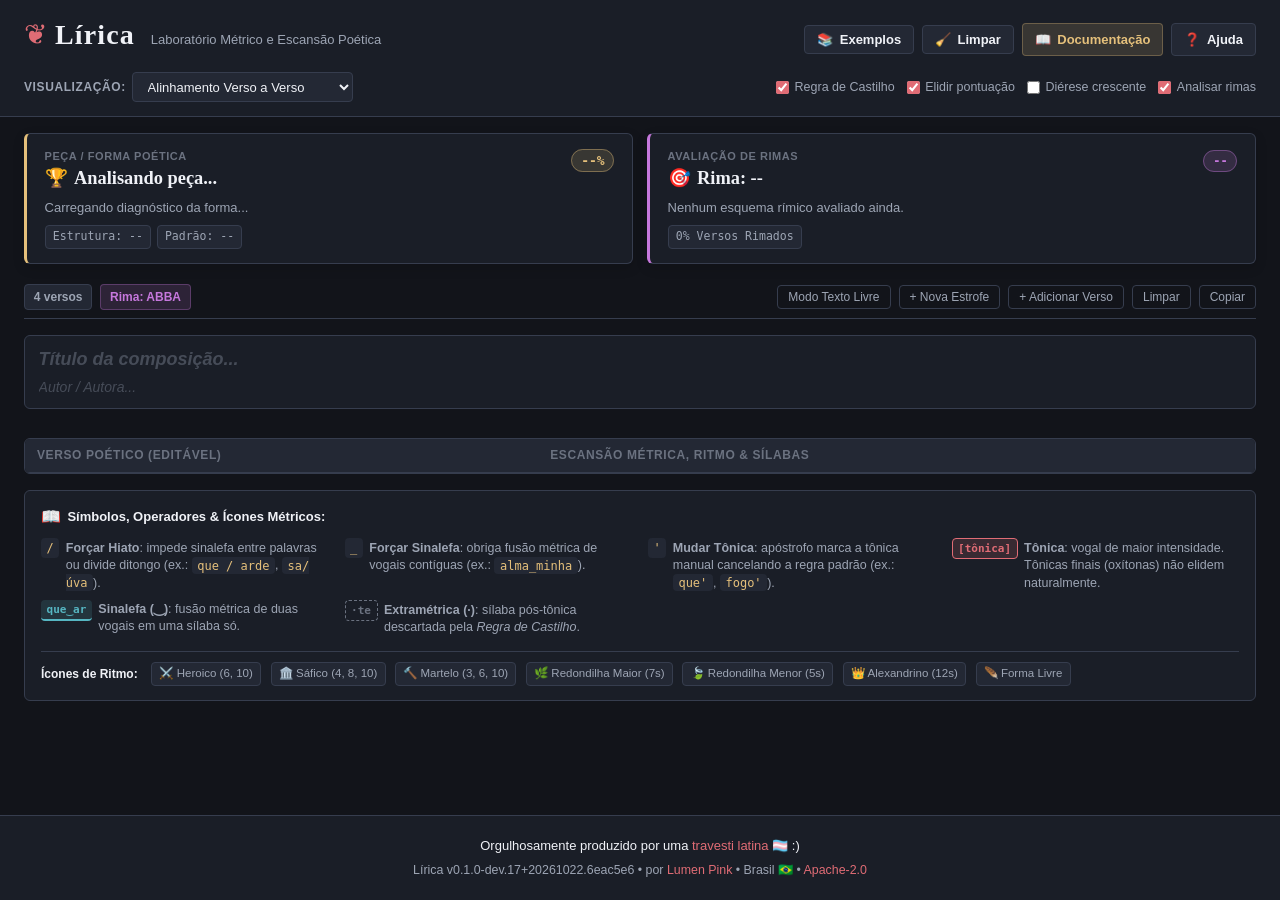
==== site/index.html @ adefb029 "feat(ui): implementar modal de legenda e badges (ref #26 - ph5)" ====
<!DOCTYPE html>
<html lang="pt-BR">
<head>
  <meta charset="UTF-8">
  <meta name="viewport" content="width=device-width, initial-scale=1.0">
  <title>Lírica — Laboratório Métrico e Escansão Poética</title>
  <meta name="description" content="Laboratório métrico, escansão poética e análise rítmica em português executado deterministicamente no navegador via WebAssembly.">
  <link rel="stylesheet" href="style.css">
  <link rel="icon" href="data:image/svg+xml,<svg xmlns=%22http://www.w3.org/2000/svg%22 viewBox=%220 0 100 100%22><text y=%22.9em%22 font-size=%2290%22>📜</text></svg>">
</head>
<body>
  <header class="app-header">
    <div class="header-brand">
      <div class="header-brand-left">
        <div class="logo-group">
          <span class="logo-glyph" aria-hidden="true">❦</span>
          <h1 class="app-title">Lírica</h1>
        </div>
        <p class="app-tagline">Laboratório Métrico e Escansão Poética</p>
      </div>

      <div class="header-actions">
        <button id="btn-abrir-exemplos" class="header-btn" title="Escolher um exemplo clássico da literatura lusófona">
          <span aria-hidden="true">📚</span> Exemplos
        </button>
        <button id="btn-header-limpar" class="header-btn header-btn-clear" title="Limpar todo o texto e recomeçar">
          <span aria-hidden="true">🧹</span> Limpar
        </button>
        <a href="docs/index.html" class="header-btn header-btn-docs" title="Documentação completa do motor, regras, formas e gabarito">
          <span aria-hidden="true">📖</span> Documentação
        </a>
        <a href="ajuda.html" class="header-btn" title="Guia métrico e glossário poético de A a Z">
          <span aria-hidden="true">❓</span> Ajuda
        </a>
      </div>
    </div>

    <div class="toolbar">
      <div class="tool-group">
        <label for="select-modo" class="tool-label">Visualização:</label>
        <select id="select-modo" class="select-input" aria-label="Modo de visualização">
          <option value="visual" selected>Alinhamento Verso a Verso</option>
          <option value="painel">Texto Estruturado (Dual Panel)</option>
          <option value="typst">Typst Markup</option>
          <option value="json">JSON (AST)</option>
          <option value="texto">Texto Puro</option>
        </select>
      </div>

      <div class="tool-options" role="group" aria-label="Opções de Escansão">
        <label class="toggle-control" title="Trunca a contagem métrica na última sílaba tônica (tradição poética lusófona)">
          <input type="checkbox" id="chk-castilho" checked>
          <span>Regra de Castilho</span>
        </label>
        <label class="toggle-control" title="Permite fusão métrica e sinalefa através de qualquer sinal de pontuação gráfica (padrão contínuo da tradição clássica)">
          <input type="checkbox" id="chk-pontuacao" checked>
          <span>Elidir pontuação</span>
        </label>
        <label class="toggle-control" title="Trata ditongos crescentes como hiatos (diérese)">
          <input type="checkbox" id="chk-dierese">
          <span>Diérese crescente</span>
        </label>
        <label class="toggle-control" title="Identifica esquemas de rimas e terminações fonéticas">
          <input type="checkbox" id="chk-rima" checked>
          <span>Analisar rimas</span>
        </label>
      </div>
    </div>
  </header>

  <main class="app-main">
    <!-- Painel de Diagnóstico Poético Superior (Peça Poética & Rimas) -->
    <section class="poetic-analysis-dashboard" aria-label="Painel de Diagnóstico Poético">
      <!-- Card 1: Forma Poética & Aderência -->
      <div class="analysis-card card-form" id="card-forma-poetica">
        <div class="card-header">
          <div class="card-title-group">
            <span class="card-kicker">Peça / Forma Poética</span>
            <div class="card-title-row">
              <span class="card-icon" id="form-icon">🏆</span>
              <h2 class="card-title" id="form-name">Analisando peça...</h2>
            </div>
          </div>
          <div class="card-badge-group">
            <span class="score-badge" id="form-score-badge" title="Grau percentual de conformidade estrutural e métrica">--%</span>
          </div>
        </div>
        <div class="card-body">
          <p class="form-desc" id="form-desc">Carregando diagnóstico da forma...</p>
          <div class="form-meta">
            <span class="meta-tag" id="form-structure-tag">Estrutura: --</span>
            <span class="meta-tag" id="form-pattern-tag">Padrão: --</span>
          </div>
          <div class="form-alerts" id="form-alerts" style="display: none;"></div>
        </div>
      </div>

      <!-- Card 2: Análise e Disposição das Rimas -->
      <div class="analysis-card card-rhyme" id="card-analise-rima">
        <div class="card-header">
          <div class="card-title-group">
            <span class="card-kicker">Avaliação de Rimas</span>
            <div class="card-title-row">
              <span class="card-icon">🎯</span>
              <h2 class="card-title" id="rhyme-scheme-title">Rima: --</h2>
            </div>
          </div>
          <div class="card-badge-group">
            <span class="rhyme-purity-badge" id="rhyme-purity-badge">--</span>
          </div>
        </div>
        <div class="card-body">
          <p class="rhyme-desc" id="rhyme-disposition-desc">Nenhum esquema rímico avaliado ainda.</p>
          <div class="rhyme-meta">
            <span class="meta-tag" id="rhyme-percent-tag">0% Versos Rimados</span>
          </div>
        </div>
      </div>
    </section>

    <!-- Barra de Ações Rápidas -->
    <div class="actions-bar">
      <div class="actions-left">
        <span id="counter-versos" class="status-badge">4 versos</span>
        <span id="counter-estrofes" class="status-badge" style="display: none;">1 estrofe</span>
        <span id="scheme-badge" class="status-badge scheme" title="Esquema rímico detectado">Rima: ABBA</span>
      </div>
      <div class="actions-right">
        <button id="btn-toggle-raw" class="btn-ghost" title="Alternar entre editor verso a verso e bloco de texto livre">Modo Texto Livre</button>
        <button id="btn-add-estrofe" class="btn-ghost" title="Inserir quebra de estrofe (+ linha em branco)">+ Nova Estrofe</button>
        <button id="btn-add-verso" class="btn-ghost" title="Adicionar novo verso">+ Adicionar Verso</button>
        <button id="btn-limpar" class="btn-ghost" title="Limpar editor">Limpar</button>
        <button id="btn-copiar" class="btn-ghost" title="Copiar análise escansiva">Copiar</button>
      </div>
    </div>

    <!-- Área de Edição em Bloco Ocultável -->
    <div id="raw-editor-box" class="raw-editor-container" style="display: none;">
      <div class="raw-editor-header">
        <span>Digite ou cole o poema completo abaixo:</span>
        <button id="btn-apply-raw" class="btn-primary-sm">Aplicar aos Versos</button>
      </div>
      <textarea id="raw-textarea" class="raw-textarea" spellcheck="false" placeholder="Cole aqui seu poema..."></textarea>
    </div>

    <!-- Metadados Poéticos (Título e Autor) -->
    <div class="poem-meta-bar">
      <input type="text" id="input-titulo" class="meta-input title-input" placeholder="Título da composição..." spellcheck="false" />
      <input type="text" id="input-autor" class="meta-input author-input" placeholder="Autor / Autora..." spellcheck="false" />
    </div>

    <!-- Grade Alinhada Verso a Verso (Irmã Esquerda ao Lado da Irmã Direita) -->
    <div id="aligned-workspace" class="aligned-workspace">
      <div class="workspace-headings">
        <div class="heading-left">Verso Poético (Editável)</div>
        <div class="heading-right">Escansão Métrica, Ritmo & Sílabas</div>
      </div>
      <div id="verses-container" class="verses-container" role="feed" aria-label="Lista de versos alinhados">
        <!-- Linhas injetadas dinamicamente via JS -->
      </div>
    </div>

    <!-- Área de Saída de Código (para modos Typst, JSON, Painel) -->
    <div id="code-workspace" class="code-workspace" style="display: none;">
      <pre id="code-output" class="code-output"><code id="code-content"></code></pre>
    </div>

    <!-- Guia de Notação, Sinais e Ícones Métricos -->
    <section class="notation-guide" aria-label="Guia de Notação e Ícones Métricos">
      <div class="guide-title">
        <span class="guide-icon">📖</span>
        <strong>Símbolos, Operadores & Ícones Métricos:</strong>
      </div>
      
      <!-- Linha 1: Operadores de controle -->
      <div class="guide-grid">
        <div class="guide-item">
          <code>/</code>
          <span><strong>Forçar Hiato</strong>: impede sinalefa entre palavras ou divide ditongo (ex.: <code>que / arde</code>, <code>sa/úva</code>).</span>
        </div>
        <div class="guide-item">
          <code>_</code>
          <span><strong>Forçar Sinalefa</strong>: obriga fusão métrica de vogais contíguas (ex.: <code>alma_minha</code>).</span>
        </div>
        <div class="guide-item">
          <code>'</code>
          <span><strong>Mudar Tônica</strong>: apóstrofo marca a tônica manual cancelando a regra padrão (ex.: <code>que'</code>, <code>fogo'</code>).</span>
        </div>
        <div class="guide-item">
          <span class="legend-chip tonica">[tônica]</span>
          <span><strong>Tônica</strong>: vogal de maior intensidade. Tônicas finais (oxítonas) não elidem naturalmente.</span>
        </div>
        <div class="guide-item">
          <span class="legend-chip elidida">que‿ar</span>
          <span><strong>Sinalefa (‿)</strong>: fusão métrica de duas vogais em uma sílaba só.</span>
        </div>
        <div class="guide-item">
          <span class="legend-chip extrametrica">·te</span>
          <span><strong>Extramétrica (·)</strong>: sílaba pós-tônica descartada pela <em>Regra de Castilho</em>.</span>
        </div>
      </div>

      <!-- Linha 2: Legenda de Ícones de Ritmo -->
      <div class="guide-icons-row" aria-label="Legenda de Ícones de Metrificação">
        <span class="guide-icons-title">Ícones de Ritmo:</span>
        <span class="icon-tag" title="Decassílabo Heroico (acento na 6ª e 10ª sílabas)">⚔️ Heroico (6, 10)</span>
        <span class="icon-tag" title="Decassílabo Sáfico (acento na 4ª, 8ª e 10ª sílabas)">🏛️ Sáfico (4, 8, 10)</span>
        <span class="icon-tag" title="Decassílabo Martelo (acento na 3ª, 6ª e 10ª sílabas)">🔨 Martelo (3, 6, 10)</span>
        <span class="icon-tag" title="Redondilha Maior / Heptassílabo (7 sílabas)">🌿 Redondilha Maior (7s)</span>
        <span class="icon-tag" title="Redondilha Menor / Pentassílabo (5 sílabas)">🍃 Redondilha Menor (5s)</span>
        <span class="icon-tag" title="Alexandrino Clássico (12 sílabas com cesura na 6ª)">👑 Alexandrino (12s)</span>
        <span class="icon-tag" title="Forma Livre ou Verso Bárbaro">🪶 Forma Livre</span>
      </div>
    </section>
  </main>

  <!-- Modal Dialog de Seleção de Exemplos -->
  <div id="modal-exemplos" class="modal-overlay" hidden role="dialog" aria-modal="true" aria-labelledby="modal-exemplos-titulo">
    <div class="modal-container">
      <div class="modal-header">
        <div class="modal-header-text">
          <h2 id="modal-exemplos-titulo" class="modal-title">📚 Galeria de Exemplos Clássicos</h2>
          <p class="modal-subtitle">Selecione uma peça poética da literatura lusófona para carregar e analisar no laboratório:</p>
        </div>
        <button id="btn-fechar-modal" class="modal-close-btn" aria-label="Fechar janela de exemplos">✕</button>
      </div>
      <div class="modal-body">
        <div class="modal-filter-bar">
          <input type="search" id="input-busca-exemplos" class="modal-search-input" placeholder="Buscar por título, autor ou gênero (ex.: soneto, camões, bilac, rondel)..." aria-label="Filtrar exemplos">
        </div>
        <div id="grid-exemplos" class="exemplos-grid">
          <!-- Cards de exemplos injetados dinamicamente via JS -->
        </div>
      </div>
      <div class="modal-footer">
        <span class="modal-footer-hint">Dica: você também pode explorar todos os 51 poemas no <a href="docs/gabarito.html">Gabarito Canônico</a>.</span>
        <button id="btn-fechar-modal-bottom" class="btn-ghost">Fechar</button>
      </div>
    </div>
  </div>

  <!-- Modal Dialog de Legenda e Notação Métrica -->
  <div id="modal-legenda" class="modal-overlay" hidden role="dialog" aria-modal="true" aria-labelledby="modal-legenda-titulo">
    <div class="modal-container modal-legenda-container">
      <div class="modal-header">
        <div class="modal-header-text">
          <h2 id="modal-legenda-titulo" class="modal-title">📖 Guia Completo de Notação & Legenda Lírica</h2>
          <p class="modal-subtitle">Conceitos fundamentais de escansão clássica, metros lusófonos e auditoria de rimas:</p>
        </div>
        <button id="btn-fechar-modal-legenda" class="modal-close-btn" aria-label="Fechar janela de legenda">✕</button>
      </div>
      <div class="modal-body modal-legenda-body">
        
        <!-- Bloco 1: Metrificação & Ritmo -->
        <div class="legenda-secao">
          <h3 class="legenda-secao-titulo">📐 Metrificação e Formas Rítmicas</h3>
          <div class="legenda-grid">
            <div class="legenda-card">
              <span class="legenda-card-icone">⚔️</span>
              <div class="legenda-card-conteudo">
                <strong>Decassílabo Heroico (6, 10)</strong>
                <p>10 sílabas poéticas com acentuação rigorosa na 6ª e na 10ª sílaba. O metro mais nobre da epopeia camoniana.</p>
              </div>
            </div>
            <div class="legenda-card">
              <span class="legenda-card-icone">🏛️</span>
              <div class="legenda-card-conteudo">
                <strong>Decassílabo Sáfico (4, 8, 10)</strong>
                <p>10 sílabas poéticas com ênfase na 4ª, 8ª e 10ª sílaba. Tom melódico, clássico e grave.</p>
              </div>
            </div>
            <div class="legenda-card">
              <span class="legenda-card-icone">🔨</span>
              <div class="legenda-card-conteudo">
                <strong>Decassílabo Martelo (3, 6, 10)</strong>
                <p>10 sílabas poéticas com acentos na 3ª, 6ª e 10ª sílaba. Ritmo percussivo e incisivo, célebre no repente e cordel.</p>
              </div>
            </div>
            <div class="legenda-card">
              <span class="legenda-card-icone">📜</span>
              <div class="legenda-card-conteudo">
                <strong>Decassílabo Geral (10s)</strong>
                <p>Verso decassílabo de cadência mista ou variação rítmica não restrita aos esquemas fixos clássicos.</p>
              </div>
            </div>
            <div class="legenda-card">
              <span class="legenda-card-icone">🌿</span>
              <div class="legenda-card-conteudo">
                <strong>Redondilha Maior / Heptassílabo (7s)</strong>
                <p>7 sílabas poéticas com acento na 7ª. O metro tradicional mais espontâneo e popular da lírica ibérica.</p>
              </div>
            </div>
            <div class="legenda-card">
              <span class="legenda-card-icone">🍃</span>
              <div class="legenda-card-conteudo">
                <strong>Redondilha Menor / Pentassílabo (5s)</strong>
                <p>5 sílabas poéticas. Metro ágil e gracioso, típico de cantigas, trovas e estribilhos breves.</p>
              </div>
            </div>
            <div class="legenda-card">
              <span class="legenda-card-icone">👑</span>
              <div class="legenda-card-conteudo">
                <strong>Alexandrino Clássico (12s)</strong>
                <p>Dodecassílabo clássico com cesura hemistíquia perfeita após a 6ª sílaba (divisão simétrica 6 + 6).</p>
              </div>
            </div>
            <div class="legenda-card">
              <span class="legenda-card-icone">⚜️</span>
              <div class="legenda-card-conteudo">
                <strong>Dodecassílabo Geral (12s)</strong>
                <p>Verso de 12 sílabas métricas sem divisão hemistíquia rigorosa (ex.: alexandrino romântico ou ternário 4+4+4).</p>
              </div>
            </div>
            <div class="legenda-card">
              <span class="legenda-card-icone">🎵</span>
              <div class="legenda-card-conteudo">
                <strong>Octossílabo (8s)</strong>
                <p>8 sílabas poéticas com acento final na 8ª. Muito presente em romances narrativos e poesia cantada.</p>
              </div>
            </div>
            <div class="legenda-card">
              <span class="legenda-card-icone">🌊</span>
              <div class="legenda-card-conteudo">
                <strong>Eneassílabo (9s)</strong>
                <p>9 sílabas poéticas. Cadência ondulante e fluida, marcante na poética romântica e simbolista.</p>
              </div>
            </div>
            <div class="legenda-card">
              <span class="legenda-card-icone">🕊️</span>
              <div class="legenda-card-conteudo">
                <strong>Hendecassílabo (11s)</strong>
                <p>11 sílabas poéticas. Metro extenso de cadência solene, intermediário entre o decassílabo e o alexandrino.</p>
              </div>
            </div>
            <div class="legenda-card">
              <span class="legenda-card-icone">🪶</span>
              <div class="legenda-card-conteudo">
                <strong>Forma Livre / Verso Bárbaro</strong>
                <p>Metros de extensão irregular, versos livres modernos ou combinações fora da grade silábica pré-fixada.</p>
              </div>
            </div>
          </div>
        </div>

        <!-- Bloco 2: Auditoria de Rimas & Fonologia -->
        <div class="legenda-secao">
          <h3 class="legenda-secao-titulo">🎯 Auditoria de Rimas & Morfologia</h3>
          <div class="legenda-grid">
            <div class="legenda-card">
              <span class="legenda-card-icone">🔥</span>
              <div class="legenda-card-conteudo">
                <strong>Clichê Histórico de Rima</strong>
                <p>Par rímico hiper-saturado na tradição clássica (ex.: <em>amor × dor</em>, <em>coração × ilusão</em>, <em>peito × leito</em>).</p>
              </div>
            </div>
            <div class="legenda-card">
              <span class="legenda-card-icone">✨</span>
              <div class="legenda-card-conteudo">
                <strong>Rima Rica</strong>
                <p>Convergência fonética entre palavras de <strong>classes gramaticais distintas</strong> (ex.: verbo × substantivo).</p>
              </div>
            </div>
            <div class="legenda-card">
              <span class="legenda-card-icone">💎</span>
              <div class="legenda-card-conteudo">
                <strong>Rima Preciosa / Rara</strong>
                <p>Combinações acústicas raras, rimas proparoxítonas (esdrúxulas) ou palavras de morfologia complexa.</p>
              </div>
            </div>
            <div class="legenda-card">
              <span class="legenda-card-icone">✦</span>
              <div class="legenda-card-conteudo">
                <strong>Rima Consoante / Pobre</strong>
                <p>Rima foneticamente perfeita entre termos da <strong>mesma classe gramatical</strong> (ex.: verbo × verbo, sufixo × sufixo).</p>
              </div>
            </div>
            <div class="legenda-card">
              <span class="legenda-card-icone">⚡</span>
              <div class="legenda-card-conteudo">
                <strong>Rima Toante / Imperfeita</strong>
                <p>Identidade restrita à vogal tônica (assonância), divergindo nas consoantes subsequentes (ex.: <em>festa × terra</em>).</p>
              </div>
            </div>
          </div>
        </div>

        <!-- Bloco 3: Notação Fonética & Sinalefa -->
        <div class="legenda-secao">
          <h3 class="legenda-secao-titulo">🔤 Notação Fonética de Escansão</h3>
          <div class="legenda-grid">
            <div class="legenda-card">
              <span class="legenda-card-icone">‿</span>
              <div class="legenda-card-conteudo">
                <strong>Sinalefa (Ligadura Vocálica)</strong>
                <p>Fusão métrica de duas vogais contíguas em uma única sílaba poética (elisão intervocabular).</p>
              </div>
            </div>
            <div class="legenda-card">
              <span class="legenda-card-icone">·</span>
              <div class="legenda-card-conteudo">
                <strong>Extramétrica (Regra de Castilho)</strong>
                <p>Sílabas átonas finais após a última tônica do verso. Descartadas na contagem métrica tradicional lusófona.</p>
              </div>
            </div>
          </div>
        </div>

      </div>
      <div class="modal-footer">
        <span class="modal-footer-hint">Toque ou clique em qualquer badge na lateral do verso para reabrir este guia a qualquer momento.</span>
        <button id="btn-fechar-modal-legenda-bottom" class="btn-ghost">Fechar Guia</button>
      </div>
    </div>
  </div>

  <footer class="app-footer">
    <div class="footer-inner">
      <p class="footer-identity">
        Orgulhosamente produzido por uma <a href="https://travesti.2lp.in/pt/" target="_blank" rel="noopener">travesti latina</a> 🏳️‍⚧️ :)
      </p>
      <p class="footer-metadata">
        Lírica <span id="lbl-versao">v0.1.0-dev.17+20261022.6eac5e6</span> • por <a href="https://lumen.pink" target="_blank" rel="noopener">Lumen Pink</a> • Brasil 🇧🇷 • <a href="https://git.2lp.in/lumen/lirica/src/branch/main/LICENSE" target="_blank" rel="noopener">Apache-2.0</a>
      </p>
    </div>
  </footer>

  <script type="module" src="app.js?v=0.1.8"></script>
</body>
</html>
---- site/style.css ----
:root {
  --bg-primary: #12141a;
  --bg-secondary: #1a1e27;
  --bg-tertiary: #232834;
  --bg-elevated: #2c3342;
  --border-color: #363d4e;
  --border-focus: #e06c75;
  --text-primary: #f0f2f7;
  --text-secondary: #9da5b4;
  --text-muted: #6b7280;
  --accent: #e06c75;
  --accent-soft: rgba(224, 108, 117, 0.15);
  --accent-gold: #e5c07b;
  --accent-gold-soft: rgba(229, 192, 123, 0.15);
  --accent-cyan: #56b6c2;
  --accent-cyan-soft: rgba(86, 182, 194, 0.15);
  --accent-green: #98c379;
  --accent-purple: #c678dd;
  --accent-purple-soft: rgba(198, 120, 221, 0.15);
  --font-sans: -apple-system, BlinkMacSystemFont, "Segoe UI", Roboto, Oxygen, Ubuntu, Cantarell, sans-serif;
  --font-serif: "EB Garamond", "Cinzel", "Georgia", "Times New Roman", serif;
  --font-mono: "JetBrains Mono", "Cascadia Code", "Fira Code", Menlo, Monaco, Consolas, monospace;
  --radius-sm: 4px;
  --radius-md: 6px;
  --radius-lg: 10px;
}

* {
  box-sizing: border-box;
  margin: 0;
  padding: 0;
}

body {
  background-color: var(--bg-primary);
  color: var(--text-primary);
  font-family: var(--font-sans);
  min-height: 100vh;
  display: flex;
  flex-direction: column;
  line-height: 1.5;
  -webkit-font-smoothing: antialiased;
}

/* Header & Brand */
.app-header {
  background-color: var(--bg-secondary);
  border-bottom: 1px solid var(--border-color);
  padding: 0.875rem 1.5rem;
  display: flex;
  flex-direction: column;
  gap: 0.75rem;
}

.header-brand {
  display: flex;
  align-items: baseline;
  justify-content: space-between;
  gap: 1rem;
  flex-wrap: wrap;
}

.header-brand-left {
  display: flex;
  align-items: baseline;
  gap: 1rem;
  flex-wrap: wrap;
}

.nav-help-link {
  display: inline-flex;
  align-items: center;
  gap: 0.35rem;
  font-size: 0.8125rem;
  font-weight: 600;
  color: var(--accent-gold);
  background-color: var(--accent-gold-soft);
  border: 1px solid rgba(229, 192, 123, 0.3);
  padding: 0.3rem 0.65rem;
  border-radius: var(--radius-sm);
  text-decoration: none;
  transition: all 0.15s ease;
}

.nav-help-link:hover {
  background-color: rgba(229, 192, 123, 0.25);
  border-color: var(--accent-gold);
  transform: translateY(-1px);
}

.nav-icon {
  font-size: 0.95rem;
}

.logo-group {
  display: flex;
  align-items: center;
  gap: 0.5rem;
}

.logo-glyph {
  font-family: var(--font-serif);
  font-size: 1.75rem;
  color: var(--accent);
  line-height: 1;
}

.app-title {
  font-family: var(--font-serif);
  font-size: 1.75rem;
  font-weight: 700;
  letter-spacing: 0.04em;
  color: var(--text-primary);
}

.app-tagline {
  font-size: 0.8125rem;
  color: var(--text-secondary);
}

.header-actions {
  display: flex;
  align-items: center;
  gap: 0.5rem;
  flex-wrap: wrap;
}

.header-btn {
  display: inline-flex;
  align-items: center;
  gap: 0.4rem;
  font-size: 0.8125rem;
  font-weight: 600;
  color: var(--text-primary);
  background-color: var(--bg-tertiary);
  border: 1px solid var(--border-color);
  padding: 0.35rem 0.75rem;
  border-radius: var(--radius-sm);
  cursor: pointer;
  text-decoration: none;
  transition: all 0.15s ease;
  font-family: var(--font-sans);
}

.header-btn:hover {
  background-color: var(--bg-elevated);
  border-color: var(--accent);
  color: var(--accent);
  transform: translateY(-1px);
}

.header-btn-clear:hover {
  border-color: var(--accent);
  color: var(--accent);
}

.header-btn-docs {
  color: var(--accent-gold);
  background-color: var(--accent-gold-soft);
  border-color: rgba(229, 192, 123, 0.3);
}

.header-btn-docs:hover {
  background-color: rgba(229, 192, 123, 0.25);
  border-color: var(--accent-gold);
  color: var(--accent-gold);
}

/* Toolbar & Controls */
.toolbar {
  display: flex;
  flex-wrap: wrap;
  align-items: center;
  gap: 1rem;
  padding-top: 0.25rem;
}

.tool-group {
  display: flex;
  align-items: center;
  gap: 0.4rem;
}

.tool-label {
  font-size: 0.75rem;
  font-weight: 600;
  color: var(--text-secondary);
  text-transform: uppercase;
  letter-spacing: 0.05em;
}

.select-input {
  background-color: var(--bg-tertiary);
  border: 1px solid var(--border-color);
  color: var(--text-primary);
  padding: 0.35rem 0.65rem;
  border-radius: var(--radius-sm);
  font-size: 0.8125rem;
  font-family: var(--font-sans);
  outline: none;
  cursor: pointer;
}

.select-input:focus {
  border-color: var(--accent);
  box-shadow: 0 0 0 2px var(--accent-soft);
}

.tool-options {
  display: flex;
  flex-wrap: wrap;
  align-items: center;
  gap: 0.75rem;
  margin-left: auto;
}

.toggle-control {
  display: inline-flex;
  align-items: center;
  gap: 0.35rem;
  font-size: 0.78125rem;
  color: var(--text-secondary);
  cursor: pointer;
  user-select: none;
}

.toggle-control input[type="checkbox"] {
  accent-color: var(--accent);
  cursor: pointer;
}

/* App Main & Actions Bar */
.app-main {
  flex: 1;
  display: flex;
  flex-direction: column;
  padding: 1rem 1.5rem;
  gap: 1rem;
  max-width: 1700px;
  width: 100%;
  margin: 0 auto;
}

/* Poetic Analysis Dashboard */
.poetic-analysis-dashboard {
  display: grid;
  grid-template-columns: repeat(auto-fit, minmax(320px, 1fr));
  gap: 0.875rem;
  margin-bottom: 0.25rem;
}

.analysis-card {
  background-color: var(--bg-secondary);
  border: 1px solid var(--border-color);
  border-radius: var(--radius-md);
  padding: 0.875rem 1.1rem;
  display: flex;
  flex-direction: column;
  gap: 0.6rem;
  box-shadow: 0 4px 12px rgba(0, 0, 0, 0.15);
  transition: border-color 0.15s ease;
}

.analysis-card:hover {
  border-color: rgba(255, 255, 255, 0.2);
}

.card-form {
  border-left: 3px solid var(--accent-gold);
}

.card-rhyme {
  border-left: 3px solid var(--accent-purple);
}

.card-header {
  display: flex;
  justify-content: space-between;
  align-items: flex-start;
  gap: 0.5rem;
}

.card-title-group {
  display: flex;
  flex-direction: column;
  gap: 0.15rem;
}

.card-kicker {
  font-size: 0.6875rem;
  font-weight: 700;
  text-transform: uppercase;
  letter-spacing: 0.05em;
  color: var(--text-muted);
}

.card-title-row {
  display: flex;
  align-items: center;
  gap: 0.4rem;
}

.card-icon {
  font-size: 1.15rem;
  line-height: 1;
}

.card-title {
  font-family: var(--font-serif);
  font-size: 1.15rem;
  font-weight: 700;
  color: var(--text-primary);
  line-height: 1.2;
}

.score-badge {
  font-family: var(--font-mono);
  font-size: 0.8125rem;
  font-weight: 700;
  padding: 0.2rem 0.55rem;
  border-radius: 999px;
  background-color: var(--accent-gold-soft);
  color: var(--accent-gold);
  border: 1px solid rgba(229, 192, 123, 0.4);
  white-space: nowrap;
}

.score-badge.high {
  background-color: rgba(152, 195, 121, 0.15);
  color: var(--accent-green);
  border-color: rgba(152, 195, 121, 0.4);
}

.score-badge.medium {
  background-color: var(--accent-gold-soft);
  color: var(--accent-gold);
  border-color: rgba(229, 192, 123, 0.4);
}

.score-badge.low {
  background-color: rgba(224, 108, 117, 0.15);
  color: var(--accent);
  border-color: rgba(224, 108, 117, 0.4);
}

.rhyme-purity-badge {
  font-family: var(--font-mono);
  font-size: 0.75rem;
  font-weight: 600;
  padding: 0.2rem 0.55rem;
  border-radius: 999px;
  background-color: var(--accent-purple-soft);
  color: var(--accent-purple);
  border: 1px solid rgba(198, 120, 221, 0.4);
  white-space: nowrap;
}

.card-body {
  display: flex;
  flex-direction: column;
  gap: 0.5rem;
}

.form-desc, .rhyme-desc {
  font-size: 0.8125rem;
  color: var(--text-secondary);
  line-height: 1.4;
}

.form-meta, .rhyme-meta {
  display: flex;
  flex-wrap: wrap;
  gap: 0.35rem;
  align-items: center;
}

.meta-tag {
  background-color: var(--bg-tertiary);
  border: 1px solid var(--border-color);
  padding: 0.15rem 0.45rem;
  border-radius: var(--radius-sm);
  font-family: var(--font-mono);
  font-size: 0.72rem;
  color: var(--text-secondary);
}

.form-alerts {
  background-color: rgba(224, 108, 117, 0.08);
  border: 1px solid rgba(224, 108, 117, 0.3);
  border-radius: var(--radius-sm);
  padding: 0.4rem 0.6rem;
  font-size: 0.75rem;
  color: var(--accent);
  display: flex;
  flex-direction: column;
  gap: 0.2rem;
}

/* Stanza Separator in Editor */
.stanza-divider-row {
  display: flex;
  align-items: center;
  justify-content: space-between;
  padding: 0.35rem 0.85rem;
  background-color: var(--bg-tertiary);
  border-top: 1px solid var(--border-color);
  border-bottom: 1px solid var(--border-color);
  margin: 0.25rem 0;
}

.stanza-badge {
  font-family: var(--font-mono);
  font-size: 0.6875rem;
  font-weight: 700;
  text-transform: uppercase;
  letter-spacing: 0.06em;
  color: var(--accent-gold);
  display: flex;
  align-items: center;
  gap: 0.35rem;
}

/* Stanza Header & Rhyme Strip (Touch-First) */
.stanza-header-block {
  display: flex;
  flex-direction: column;
  margin: 0.35rem 0 0.15rem 0;
  border-top: 1px solid var(--border-color);
  border-bottom: 1px solid var(--border-color);
  background-color: var(--bg-tertiary);
}

.stanza-header-block.first-stanza {
  border-top: none;
}

.stanza-header-row {
  display: flex;
  align-items: center;
  justify-content: space-between;
  padding: 0.4rem 0.85rem;
  flex-wrap: wrap;
  gap: 0.5rem;
}

.stanza-header-left {
  display: flex;
  align-items: center;
  flex-wrap: wrap;
  gap: 0.6rem;
}

.stanza-rhyme-strip {
  display: flex;
  align-items: center;
  flex-wrap: wrap;
  gap: 0.4rem;
}

/* Rhyme Pair Button / Badge (Touch-friendly, min-height 36px) */
.rhyme-pair-badge {
  display: inline-flex;
  align-items: center;
  gap: 0.35rem;
  background: var(--bg-secondary);
  border: 1px solid var(--border-color);
  color: var(--text-primary);
  font-family: var(--font-mono);
  font-size: 0.72rem;
  font-weight: 600;
  padding: 0.3rem 0.55rem;
  border-radius: var(--radius-sm);
  cursor: pointer;
  min-height: 36px;
  touch-action: manipulation;
  transition: all 0.15s ease;
  user-select: none;
  -webkit-tap-highlight-color: transparent;
}

.rhyme-pair-badge:active {
  transform: scale(0.98);
}

/* Quality Variants */
.rhyme-pair-badge.quality-rica {
  background-color: rgba(198, 120, 221, 0.12);
  border-color: rgba(198, 120, 221, 0.4);
  color: var(--accent-purple);
}

.rhyme-pair-badge.quality-pobre {
  background-color: rgba(171, 178, 191, 0.08);
  border-color: rgba(171, 178, 191, 0.3);
  color: var(--text-secondary);
}

.rhyme-pair-badge.quality-preciosa {
  background-color: rgba(86, 182, 194, 0.15);
  border-color: rgba(86, 182, 194, 0.45);
  color: var(--accent-cyan);
}

.rhyme-pair-badge.quality-rara {
  background-color: rgba(152, 195, 121, 0.15);
  border-color: rgba(152, 195, 121, 0.45);
  color: var(--accent-green);
}

.rhyme-pair-badge.quality-provavel-pobre {
  background-color: rgba(171, 178, 191, 0.05);
  border: 1px dashed rgba(171, 178, 191, 0.45);
  color: var(--text-secondary);
}

.rhyme-pair-badge.quality-provavel-rica {
  background-color: rgba(198, 120, 221, 0.08);
  border: 1px dashed rgba(198, 120, 221, 0.45);
  color: var(--accent-purple);
}

.rhyme-pair-badge.quality-indeterminada {
  background-color: rgba(229, 192, 123, 0.08);
  border: 1px dashed rgba(229, 192, 123, 0.45);
  color: var(--accent-gold);
}

.rhyme-pair-badge.is-selected {
  outline: 2px solid var(--accent-purple);
  box-shadow: 0 0 8px rgba(198, 120, 221, 0.35);
  background-color: var(--bg-elevated);
}

/* Cliché Indicator Tag */
.cliche-tag {
  display: inline-flex;
  align-items: center;
  gap: 0.15rem;
  background-color: rgba(224, 108, 117, 0.2);
  border: 1px solid rgba(224, 108, 117, 0.5);
  color: var(--accent);
  font-size: 0.65rem;
  font-weight: 700;
  padding: 0.1rem 0.3rem;
  border-radius: var(--radius-sm);
  margin-left: 0.25rem;
}

/* Stanza Audit Drawer / Micro-Card */
.stanza-audit-drawer {
  background-color: var(--bg-secondary);
  border-top: 1px solid var(--border-color);
  padding: 0.65rem 0.85rem;
  font-size: 0.8125rem;
  animation: slideDown 0.15s ease-out;
}

@keyframes slideDown {
  from { opacity: 0; transform: translateY(-4px); }
  to { opacity: 1; transform: translateY(0); }
}

.audit-card-header {
  display: flex;
  align-items: center;
  justify-content: space-between;
  margin-bottom: 0.4rem;
}

.audit-card-title {
  font-family: var(--font-mono);
  font-size: 0.75rem;
  font-weight: 700;
  color: var(--accent-gold);
  display: flex;
  align-items: center;
  gap: 0.35rem;
}

.btn-close-audit {
  background: transparent;
  border: none;
  color: var(--text-muted);
  font-size: 1.1rem;
  cursor: pointer;
  padding: 0.2rem 0.4rem;
  line-height: 1;
}

.btn-close-audit:hover,
.btn-close-audit:active {
  color: var(--text-primary);
}

.audit-card-body {
  display: flex;
  flex-direction: column;
  gap: 0.3rem;
  color: var(--text-secondary);
  font-size: 0.8rem;
}

.audit-card-row {
  display: flex;
  align-items: baseline;
  gap: 0.4rem;
}

.audit-card-row strong {
  color: var(--text-primary);
  font-weight: 600;
}

.audit-cliche-alert {
  background-color: rgba(224, 108, 117, 0.12);
  border-left: 3px solid var(--accent);
  padding: 0.35rem 0.5rem;
  border-radius: 2px;
  color: var(--text-primary);
  margin-top: 0.25rem;
}

/* Verse Highlight for Active Rhyme Pair */
.verse-row.verse-highlight-rhyme {
  background-color: rgba(198, 120, 221, 0.09) !important;
  border-left: 3px solid var(--accent-purple);
}

.badge-rima-compact.is-cliche {
  border-color: rgba(224, 108, 117, 0.7);
  color: var(--accent);
  background-color: rgba(224, 108, 117, 0.15);
}

.btn-del-stanza {
  display: inline-flex;
  align-items: center;
  justify-content: center;
  min-width: 44px;
  min-height: 44px;
  width: 44px;
  height: 44px;
  background: transparent;
  border: none;
  color: var(--text-muted);
  cursor: pointer;
  font-size: 1.25rem;
  opacity: 0.6;
  border-radius: var(--radius-sm);
  touch-action: manipulation;
  -webkit-tap-highlight-color: transparent;
  transition: opacity 0.15s ease, color 0.15s ease, background-color 0.15s ease;
  line-height: 1;
}

.btn-del-stanza:hover,
.btn-del-stanza:active {
  opacity: 1;
  color: var(--accent);
  background-color: rgba(224, 108, 117, 0.15);
}

.actions-bar {
  display: flex;
  justify-content: space-between;
  align-items: center;
  flex-wrap: wrap;
  gap: 0.75rem;
  padding-bottom: 0.5rem;
  border-bottom: 1px solid var(--border-color);
}

.actions-left, .actions-right {
  display: flex;
  align-items: center;
  gap: 0.5rem;
  flex-wrap: wrap;
}

.status-badge {
  background-color: var(--bg-tertiary);
  border: 1px solid var(--border-color);
  color: var(--text-secondary);
  font-size: 0.75rem;
  font-weight: 600;
  padding: 0.2rem 0.55rem;
  border-radius: var(--radius-sm);
}

.status-badge.scheme {
  background-color: var(--accent-purple-soft);
  color: var(--accent-purple);
  border-color: rgba(198, 120, 221, 0.3);
}

.btn-ghost {
  background: transparent;
  border: 1px solid var(--border-color);
  color: var(--text-secondary);
  padding: 0.25rem 0.625rem;
  border-radius: var(--radius-sm);
  font-size: 0.75rem;
  font-family: var(--font-sans);
  cursor: pointer;
  transition: all 0.15s ease;
}

.btn-ghost:hover {
  background-color: var(--bg-tertiary);
  color: var(--text-primary);
  border-color: var(--text-secondary);
}

.btn-primary-sm {
  background-color: var(--accent);
  color: #fff;
  border: none;
  padding: 0.25rem 0.65rem;
  border-radius: var(--radius-sm);
  font-size: 0.75rem;
  font-weight: 600;
  cursor: pointer;
}

/* Raw Editor Box */
.raw-editor-container {
  background-color: var(--bg-secondary);
  border: 1px solid var(--border-color);
  border-radius: var(--radius-md);
  padding: 0.75rem;
  display: flex;
  flex-direction: column;
  gap: 0.5rem;
}

.raw-editor-header {
  display: flex;
  justify-content: space-between;
  align-items: center;
  font-size: 0.8125rem;
  color: var(--text-secondary);
}

.raw-textarea {
  width: 100%;
  height: 120px;
  background-color: var(--bg-primary);
  color: var(--text-primary);
  border: 1px solid var(--border-color);
  border-radius: var(--radius-sm);
  padding: 0.5rem;
  font-family: var(--font-mono);
  font-size: 0.875rem;
  line-height: 1.5;
  resize: vertical;
}

/* Poem Meta Bar (Título e Autor) */
.poem-meta-bar {
  background-color: var(--bg-secondary);
  border: 1px solid var(--border-color);
  border-radius: var(--radius-md);
  padding: 0.65rem 0.85rem;
  margin-bottom: 0.85rem;
  display: flex;
  flex-direction: column;
  gap: 0.25rem;
}

.meta-input {
  background: transparent;
  border: none;
  outline: none;
  color: var(--text-primary);
  font-family: inherit;
  width: 100%;
  padding: 0.15rem 0;
}

.meta-input.title-input {
  font-size: 1.125rem;
  font-weight: 700;
  color: var(--text-primary);
}

.meta-input.author-input {
  font-size: 0.875rem;
  font-style: italic;
  color: var(--text-muted);
}

.meta-input::placeholder {
  color: var(--text-muted);
  opacity: 0.55;
  font-style: italic;
}

/* Aligned Workspace (Linha ao lado da sua Irmã) */
.aligned-workspace {
  background-color: var(--bg-secondary);
  border: 1px solid var(--border-color);
  border-radius: var(--radius-md);
  display: flex;
  flex-direction: column;
  overflow: hidden;
}

.workspace-headings {
  display: grid;
  grid-template-columns: minmax(260px, 1fr) minmax(340px, 1.35fr);
  background-color: var(--bg-tertiary);
  border-bottom: 1px solid var(--border-color);
  padding: 0.45rem 0.75rem;
  font-size: 0.75rem;
  font-weight: 700;
  text-transform: uppercase;
  letter-spacing: 0.05em;
  color: var(--text-muted);
}

@media (max-width: 900px) {
  .workspace-headings {
    display: none;
  }
}

.verses-container {
  display: flex;
  flex-direction: column;
}

/* Verse Row Pair */
.verse-row {
  display: grid;
  grid-template-columns: minmax(260px, 1fr) minmax(340px, 1.35fr);
  border-bottom: 1px solid var(--border-color);
  transition: background-color 0.15s ease;
  min-height: 48px;
}

.verse-row:last-child {
  border-bottom: none;
}

.verse-row:hover {
  background-color: rgba(255, 255, 255, 0.015);
}

@media (max-width: 900px) {
  .verse-row {
    grid-template-columns: 1fr;
    gap: 0.5rem;
    padding: 0.5rem 0;
  }
}

/* Left Column */
.verse-col-left {
  display: flex;
  align-items: center;
  gap: 0.5rem;
  padding: 0.4rem 0.75rem;
  border-right: 1px solid var(--border-color);
}

@media (max-width: 900px) {
  .verse-col-left {
    border-right: none;
  }
}

.line-num {
  font-family: var(--font-mono);
  font-size: 0.75rem;
  font-weight: 700;
  color: var(--text-muted);
  width: 1.75rem;
  text-align: right;
  flex-shrink: 0;
}

.verse-input {
  flex: 1;
  background: transparent;
  border: 1px solid transparent;
  color: var(--text-primary);
  font-family: var(--font-serif);
  font-size: 1.05rem;
  padding: 0.35rem 0.5rem;
  border-radius: var(--radius-sm);
  outline: none;
  transition: border-color 0.15s ease, background-color 0.15s ease;
}

.verse-input:focus {
  background-color: var(--bg-tertiary);
  border-color: var(--accent);
}

.btn-del-verse {
  display: inline-flex;
  align-items: center;
  justify-content: center;
  min-width: 44px;
  min-height: 44px;
  width: 44px;
  height: 44px;
  background: transparent;
  border: none;
  color: var(--text-muted);
  cursor: pointer;
  font-size: 1.15rem;
  border-radius: var(--radius-sm);
  opacity: 0.6;
  touch-action: manipulation;
  -webkit-tap-highlight-color: transparent;
  transition: opacity 0.15s ease, color 0.15s ease, background-color 0.15s ease;
}

.verse-row:hover .btn-del-verse,
.btn-del-verse:hover,
.btn-del-verse:active {
  opacity: 1;
  color: var(--accent);
  background-color: rgba(224, 108, 117, 0.15);
}

/* Right Column (Escansão Irmã) */
.verse-col-right {
  display: flex;
  align-items: center;
  gap: 0.6rem;
  padding: 0.4rem 0.75rem;
  overflow-x: auto;
}

.badge-rima,
.badge-rima-compact,
.rhyme-badge {
  background-color: var(--accent-purple-soft);
  color: var(--accent-purple);
  border: 1px solid rgba(198, 120, 221, 0.35);
  font-family: var(--font-mono);
  font-size: 0.72rem;
  font-weight: 700;
  padding: 0.15rem 0.35rem;
  border-radius: var(--radius-sm);
  flex-shrink: 0;
  min-width: 1.5rem;
  text-align: center;
  cursor: pointer;
  user-select: none;
  transition: transform 0.1s ease, border-color 0.15s ease, background-color 0.15s ease;
}

.badge-metro {
  background-color: var(--accent-gold-soft);
  color: var(--accent-gold);
  border: 1px solid rgba(229, 192, 123, 0.3);
  font-size: 0.71875rem;
  font-weight: 600;
  padding: 0.2rem 0.5rem;
  border-radius: 999px;
  flex-shrink: 0;
  white-space: nowrap;
}

.badge-metro-compact,
.meter-badge {
  background-color: var(--accent-gold-soft);
  color: var(--accent-gold);
  border: 1px solid rgba(229, 192, 123, 0.3);
  font-family: var(--font-mono);
  font-size: 0.75rem;
  font-weight: 700;
  padding: 0.15rem 0.4rem;
  border-radius: var(--radius-sm);
  flex-shrink: 0;
  white-space: nowrap;
  display: inline-flex;
  align-items: center;
  gap: 0.25rem;
  cursor: pointer;
  user-select: none;
  transition: transform 0.1s ease, border-color 0.15s ease, background-color 0.15s ease;
}

.badge-metro-compact:hover,
.meter-badge:hover,
.badge-rima-compact:hover,
.rhyme-badge:hover {
  border-color: var(--accent-gold);
  transform: translateY(-1px);
}

.badge-metro-compact:active,
.meter-badge:active,
.badge-rima-compact:active,
.rhyme-badge:active {
  transform: translateY(0);
}

.badge-metro-compact .ico,
.meter-badge .ico {
  font-size: 0.85rem;
  line-height: 1;
}

.syllables-strip {
  display: flex;
  align-items: center;
  gap: 0.2rem;
  flex-wrap: nowrap;
}

.syl-pill {
  display: inline-flex;
  align-items: baseline;
  gap: 0.15rem;
  background-color: var(--bg-tertiary);
  border: 1px solid var(--border-color);
  padding: 0.15rem 0.35rem;
  border-radius: var(--radius-sm);
  font-family: var(--font-mono);
  font-size: 0.78125rem;
  white-space: nowrap;
}

.syl-pill .idx {
  font-size: 0.625rem;
  color: var(--text-muted);
  font-weight: 700;
}

.syl-pill .txt {
  color: var(--text-primary);
}

/* Modificadores de Sílaba */
.syl-pill.tonica {
  background-color: var(--accent-soft);
  border-color: var(--accent);
}

.syl-pill.tonica .txt {
  color: var(--accent);
  font-weight: 700;
}

.syl-pill.tonica .idx {
  color: var(--accent);
}

.syl-pill.elidida {
  border-bottom: 2px solid var(--accent-cyan);
}

.syl-pill.elidida .txt {
  color: var(--accent-cyan);
}

.syl-pill.extrametrica {
  opacity: 0.45;
  border-style: dashed;
}

/* Code Workspace */
.code-workspace {
  background-color: var(--bg-secondary);
  border: 1px solid var(--border-color);
  border-radius: var(--radius-md);
  padding: 1rem;
}

.code-output {
  margin: 0;
  font-family: var(--font-mono);
  font-size: 0.875rem;
  line-height: 1.6;
  white-space: pre;
  overflow-x: auto;
  color: var(--text-primary);
}

/* Notation Guide */
.notation-guide {
  background-color: var(--bg-secondary);
  border: 1px solid var(--border-color);
  border-radius: var(--radius-md);
  padding: 0.875rem 1rem;
  display: flex;
  flex-direction: column;
  gap: 0.6rem;
}

.guide-title {
  display: flex;
  align-items: center;
  gap: 0.4rem;
  font-size: 0.8125rem;
  color: var(--text-primary);
}

.guide-icon {
  font-size: 1rem;
}

.guide-grid {
  display: grid;
  grid-template-columns: repeat(auto-fit, minmax(280px, 1fr));
  gap: 0.5rem 1rem;
  font-size: 0.78125rem;
  color: var(--text-secondary);
}

.guide-item {
  display: flex;
  align-items: baseline;
  gap: 0.4rem;
  line-height: 1.4;
}

.guide-item code {
  background-color: var(--bg-tertiary);
  color: var(--accent-gold);
  padding: 0.1rem 0.35rem;
  border-radius: var(--radius-sm);
  font-family: var(--font-mono);
  font-size: 0.75rem;
  flex-shrink: 0;
}

.legend-chip {
  padding: 0.1rem 0.35rem;
  border-radius: var(--radius-sm);
  font-family: var(--font-mono);
  font-size: 0.6875rem;
  font-weight: 700;
  flex-shrink: 0;
}

.legend-chip.tonica {
  background-color: var(--accent-soft);
  color: var(--accent);
  border: 1px solid var(--accent);
}

.legend-chip.elidida {
  background-color: var(--accent-cyan-soft);
  color: var(--accent-cyan);
  border-bottom: 2px solid var(--accent-cyan);
}

.legend-chip.extrametrica {
  border: 1px dashed var(--text-muted);
  color: var(--text-muted);
}

.legend-chip.rima {
  background-color: var(--accent-purple-soft);
  color: var(--accent-purple);
  border: 1px solid rgba(198, 120, 221, 0.4);
}

.guide-icons-row {
  display: flex;
  flex-wrap: wrap;
  align-items: center;
  gap: 0.4rem 0.6rem;
  padding-top: 0.6rem;
  margin-top: 0.3rem;
  border-top: 1px solid var(--border-color);
  font-size: 0.75rem;
  color: var(--text-secondary);
}

.guide-icons-title {
  font-weight: 700;
  color: var(--text-primary);
  margin-right: 0.25rem;
}

.icon-tag {
  background-color: var(--bg-tertiary);
  padding: 0.15rem 0.45rem;
  border-radius: var(--radius-sm);
  border: 1px solid var(--border-color);
  cursor: help;
  white-space: nowrap;
  font-family: var(--font-sans);
  font-size: 0.72rem;
  transition: border-color 0.15s ease, background-color 0.15s ease;
}

.icon-tag:hover {
  border-color: var(--accent-gold);
  background-color: var(--accent-gold-soft);
  color: var(--text-primary);
}

/* Modal de Exemplos */
.modal-overlay {
  position: fixed;
  inset: 0;
  background-color: rgba(10, 12, 16, 0.75);
  backdrop-filter: blur(4px);
  -webkit-backdrop-filter: blur(4px);
  z-index: 1000;
  display: flex;
  align-items: center;
  justify-content: center;
  padding: 1.5rem;
  animation: modalFadeIn 0.18s ease-out;
}

.modal-overlay[hidden] {
  display: none !important;
}

@keyframes modalFadeIn {
  from { opacity: 0; transform: scale(0.98); }
  to { opacity: 1; transform: scale(1); }
}

.modal-container {
  background-color: var(--bg-secondary);
  border: 1px solid var(--border-color);
  border-radius: var(--radius-lg);
  max-width: 900px;
  width: 100%;
  max-height: 85vh;
  display: flex;
  flex-direction: column;
  box-shadow: 0 24px 48px rgba(0, 0, 0, 0.6);
  overflow: hidden;
}

.modal-header {
  display: flex;
  justify-content: space-between;
  align-items: flex-start;
  padding: 1.25rem 1.5rem;
  border-bottom: 1px solid var(--border-color);
  background-color: var(--bg-secondary);
  gap: 1rem;
}

.modal-title {
  font-family: var(--font-serif);
  font-size: 1.35rem;
  font-weight: 700;
  color: var(--text-primary);
  display: flex;
  align-items: center;
  gap: 0.5rem;
}

.modal-subtitle {
  font-size: 0.8125rem;
  color: var(--text-secondary);
  margin-top: 0.25rem;
}

.modal-close-btn {
  background: transparent;
  border: none;
  color: var(--text-secondary);
  font-size: 1.25rem;
  cursor: pointer;
  padding: 0.25rem 0.5rem;
  border-radius: var(--radius-sm);
  transition: all 0.15s ease;
  line-height: 1;
}

.modal-close-btn:hover {
  color: var(--accent);
  background-color: var(--accent-soft);
}

.modal-body {
  padding: 1.25rem 1.5rem;
  overflow-y: auto;
  display: flex;
  flex-direction: column;
  gap: 1rem;
}

.modal-search-input {
  width: 100%;
  padding: 0.6rem 0.85rem;
  background-color: var(--bg-tertiary);
  border: 1px solid var(--border-color);
  border-radius: var(--radius-sm);
  color: var(--text-primary);
  font-family: var(--font-sans);
  font-size: 0.875rem;
  outline: none;
  transition: border-color 0.15s ease;
}

.modal-search-input:focus {
  border-color: var(--accent);
  box-shadow: 0 0 0 2px var(--accent-soft);
}

.exemplos-grid {
  display: grid;
  grid-template-columns: repeat(auto-fill, minmax(260px, 1fr));
  gap: 0.875rem;
}

.exemplo-card {
  background-color: var(--bg-tertiary);
  border: 1px solid var(--border-color);
  border-radius: var(--radius-md);
  padding: 1rem;
  cursor: pointer;
  display: flex;
  flex-direction: column;
  gap: 0.4rem;
  transition: all 0.18s ease;
  text-align: left;
}

.exemplo-card:hover {
  border-color: var(--accent);
  background-color: var(--bg-elevated);
  transform: translateY(-2px);
  box-shadow: 0 6px 16px rgba(0, 0, 0, 0.35);
}

.exemplo-card-header {
  display: flex;
  justify-content: space-between;
  align-items: flex-start;
  gap: 0.5rem;
}

.exemplo-card-title {
  font-size: 0.9375rem;
  font-weight: 600;
  color: var(--text-primary);
  line-height: 1.3;
}

.exemplo-card-badge {
  font-size: 0.6875rem;
  font-weight: 600;
  padding: 0.15rem 0.45rem;
  border-radius: 9999px;
  background-color: var(--accent-gold-soft);
  color: var(--accent-gold);
  border: 1px solid rgba(229, 192, 123, 0.3);
  white-space: nowrap;
}

.exemplo-card-autor {
  font-size: 0.8125rem;
  color: var(--accent-cyan);
}

.exemplo-card-preview {
  font-family: var(--font-serif);
  font-style: italic;
  font-size: 0.8125rem;
  color: var(--text-secondary);
  line-height: 1.4;
  margin-top: 0.25rem;
  border-left: 2px solid var(--border-color);
  padding-left: 0.5rem;
  display: -webkit-box;
  -webkit-line-clamp: 3;
  -webkit-box-orient: vertical;
  overflow: hidden;
}

.modal-footer {
  display: flex;
  justify-content: space-between;
  align-items: center;
  padding: 0.875rem 1.5rem;
  border-top: 1px solid var(--border-color);
  background-color: var(--bg-secondary);
  font-size: 0.8125rem;
  color: var(--text-secondary);
}

.modal-footer a {
  color: var(--accent-gold);
  text-decoration: underline;
}

/* Footer canônico GOST */
.app-footer {
  background-color: var(--bg-secondary);
  border-top: 1px solid var(--border-color);
  padding: 1.25rem 1.5rem;
  font-size: 0.8125rem;
  color: var(--text-secondary);
  text-align: center;
  margin-top: auto;
}

.footer-inner {
  display: flex;
  flex-direction: column;
  align-items: center;
  justify-content: center;
  gap: 0.35rem;
  max-width: 1200px;
  margin: 0 auto;
}

.footer-identity {
  font-weight: 500;
  color: var(--text-primary);
}

.footer-metadata {
  color: var(--text-secondary);
  font-size: 0.775rem;
}

.footer-inner a {
  color: var(--accent);
  text-decoration: none;
}

.footer-inner a:hover {
  text-decoration: underline;
}

/* ==========================================================================
   Mobile & Touch-First Responsive Ergonomics
   ========================================================================== */

@media (max-width: 768px) {
  /* Previne transbordamento horizontal global no mobile */
  html, body {
    overflow-x: hidden;
    max-width: 100vw;
  }

  .app-header {
    padding: 0.75rem 1rem;
  }

  .header-brand {
    flex-direction: column;
    align-items: flex-start;
    gap: 0.75rem;
  }

  .header-actions {
    width: 100%;
    display: grid;
    grid-template-columns: repeat(2, 1fr);
    gap: 0.5rem;
  }

  .header-btn {
    justify-content: center;
    min-height: 44px;
    font-size: 0.8125rem;
    width: 100%;
    touch-action: manipulation;
  }

  .toolbar {
    flex-direction: column;
    align-items: stretch;
    gap: 0.75rem;
    padding: 0.75rem;
  }

  .tool-group {
    flex-direction: column;
    align-items: stretch;
    gap: 0.35rem;
  }

  .select-input {
    min-height: 44px;
    font-size: 1rem; /* 16px para anular auto-zoom do Safari iOS */
    width: 100%;
  }

  .tool-options {
    display: grid;
    grid-template-columns: 1fr 1fr;
    gap: 0.5rem 0.75rem;
  }

  .toggle-control {
    min-height: 40px;
    display: inline-flex;
    align-items: center;
    gap: 0.5rem;
    touch-action: manipulation;
  }

  .toggle-control input[type="checkbox"] {
    width: 20px;
    height: 20px;
    accent-color: var(--accent-purple);
  }

  /* Dashboard superior em coluna única no mobile */
  .poetic-analysis-dashboard {
    grid-template-columns: 1fr;
    gap: 0.75rem;
    margin-bottom: 1rem;
  }

  .actions-bar {
    flex-direction: column;
    align-items: stretch;
    gap: 0.75rem;
  }

  .actions-left {
    justify-content: flex-start;
    flex-wrap: wrap;
    gap: 0.4rem;
  }

  .actions-right {
    display: grid;
    grid-template-columns: repeat(2, 1fr);
    gap: 0.5rem;
    width: 100%;
  }

  .actions-right .btn-ghost {
    min-height: 44px;
    display: flex;
    align-items: center;
    justify-content: center;
    text-align: center;
    padding: 0.4rem 0.6rem;
    touch-action: manipulation;
  }

  .verse-row {
    grid-template-columns: 1fr;
    padding: 0.4rem 0;
    gap: 0.3rem;
  }

  .verse-col-left {
    border-right: none;
    padding: 0.3rem 0.5rem;
    gap: 0.4rem;
  }

  .verse-input {
    font-size: 1rem; /* 16px exatamente para anular auto-zoom no Safari iOS */
    min-height: 44px;
    padding: 0.45rem 0.6rem;
  }

  .verse-col-right {
    padding: 0.3rem 0.5rem 0.6rem 0.5rem;
    overflow-x: auto;
    -webkit-overflow-scrolling: touch;
    scrollbar-width: thin;
  }

  .syllables-strip {
    padding-right: 1.25rem;
  }

  .syl-pill {
    padding: 0.25rem 0.45rem;
    min-height: 32px;
  }

  .stanza-header-row {
    padding: 0.5rem 0.6rem;
  }

  .rhyme-pair-badge {
    min-height: 42px;
    padding: 0.4rem 0.65rem;
    font-size: 0.75rem;
    touch-action: manipulation;
  }

  .modal-container {
    width: 95%;
    max-height: 90vh;
    margin: 1rem auto;
  }
}

@media (max-width: 480px) {
  .tool-options {
    grid-template-columns: 1fr;
  }

  .actions-right {
    grid-template-columns: 1fr;
  }

  .header-actions {
    grid-template-columns: 1fr;
  }

  .stanza-rhyme-strip {
    width: 100%;
    flex-direction: column;
    align-items: stretch;
  }

  .rhyme-pair-badge {
    width: 100%;
    justify-content: center;
  }
}

/* Modal de Legenda & Notação Métrica */
.modal-legenda-container {
  max-width: 860px;
}

.modal-legenda-body {
  display: flex;
  flex-direction: column;
  gap: 1.5rem;
  padding: 1.25rem;
  overflow-y: auto;
  max-height: 70vh;
}

.legenda-secao {
  display: flex;
  flex-direction: column;
  gap: 0.75rem;
}

.legenda-secao-titulo {
  font-size: 0.9375rem;
  font-weight: 700;
  color: var(--accent-gold);
  border-bottom: 1px solid var(--border-color);
  padding-bottom: 0.35rem;
  margin: 0;
}

.legenda-grid {
  display: grid;
  grid-template-columns: repeat(auto-fill, minmax(260px, 1fr));
  gap: 0.75rem;
}

.legenda-card {
  display: flex;
  align-items: flex-start;
  gap: 0.75rem;
  background-color: var(--bg-tertiary);
  border: 1px solid var(--border-color);
  border-radius: var(--radius-md);
  padding: 0.75rem 0.85rem;
  transition: border-color 0.15s ease, transform 0.1s ease;
}

.legenda-card:hover {
  border-color: rgba(229, 192, 123, 0.4);
  transform: translateY(-1px);
}

.legenda-card-icone {
  font-size: 1.4rem;
  line-height: 1.1;
  flex-shrink: 0;
}

.legenda-card-conteudo {
  display: flex;
  flex-direction: column;
  gap: 0.25rem;
}

.legenda-card-conteudo strong {
  font-size: 0.8125rem;
  color: var(--text-primary);
}

.legenda-card-conteudo p {
  font-size: 0.75rem;
  color: var(--text-secondary);
  line-height: 1.4;
  margin: 0;
}
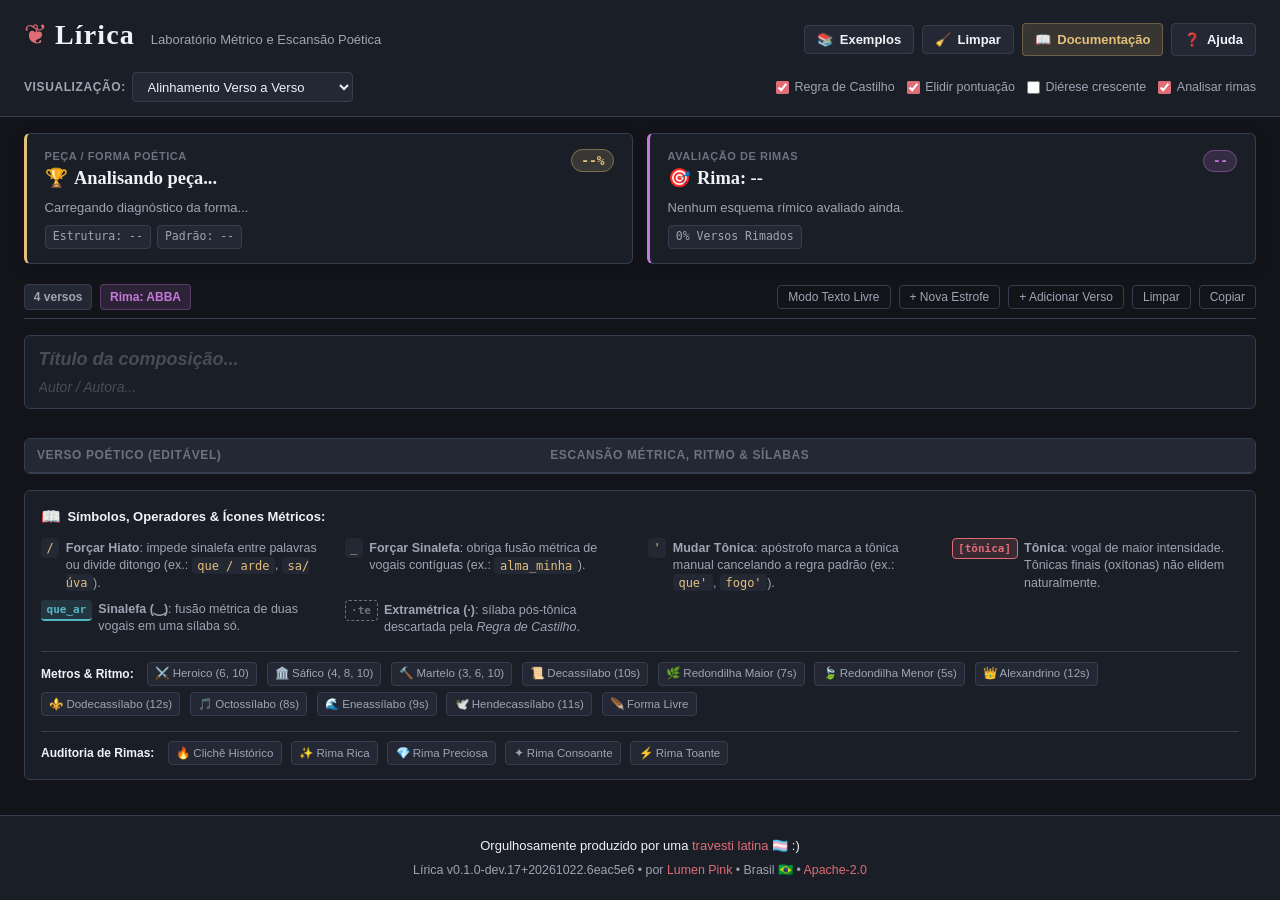
==== commit 252b2c4f: "docs(ui): atualizar legenda estatica com icones (ref #27 - ph5)" ====
--- a/site/index.html
+++ b/site/index.html
@@ -200,16 +200,31 @@
         </div>
       </div>
 
-      <!-- Linha 2: Legenda de Ícones de Ritmo -->
+      <!-- Linha 2: Legenda de Ícones de Ritmo e Metros -->
       <div class="guide-icons-row" aria-label="Legenda de Ícones de Metrificação">
-        <span class="guide-icons-title">Ícones de Ritmo:</span>
+        <span class="guide-icons-title">Metros & Ritmo:</span>
         <span class="icon-tag" title="Decassílabo Heroico (acento na 6ª e 10ª sílabas)">⚔️ Heroico (6, 10)</span>
         <span class="icon-tag" title="Decassílabo Sáfico (acento na 4ª, 8ª e 10ª sílabas)">🏛️ Sáfico (4, 8, 10)</span>
         <span class="icon-tag" title="Decassílabo Martelo (acento na 3ª, 6ª e 10ª sílabas)">🔨 Martelo (3, 6, 10)</span>
+        <span class="icon-tag" title="Decassílabo Geral (10 sílabas poéticas)">📜 Decassílabo (10s)</span>
         <span class="icon-tag" title="Redondilha Maior / Heptassílabo (7 sílabas)">🌿 Redondilha Maior (7s)</span>
         <span class="icon-tag" title="Redondilha Menor / Pentassílabo (5 sílabas)">🍃 Redondilha Menor (5s)</span>
-        <span class="icon-tag" title="Alexandrino Clássico (12 sílabas com cesura na 6ª)">👑 Alexandrino (12s)</span>
+        <span class="icon-tag" title="Alexandrino Clássico (12 sílabas com cesura hemistíquia 6+6)">👑 Alexandrino (12s)</span>
+        <span class="icon-tag" title="Dodecassílabo Geral (12 sílabas métricas)">⚜️ Dodecassílabo (12s)</span>
+        <span class="icon-tag" title="Octossílabo (8 sílabas métricas)">🎵 Octossílabo (8s)</span>
+        <span class="icon-tag" title="Eneassílabo (9 sílabas métricas)">🌊 Eneassílabo (9s)</span>
+        <span class="icon-tag" title="Hendecassílabo (11 sílabas métricas)">🕊️ Hendecassílabo (11s)</span>
         <span class="icon-tag" title="Forma Livre ou Verso Bárbaro">🪶 Forma Livre</span>
+      </div>
+
+      <!-- Linha 3: Legenda de Ícones de Auditoria de Rimas -->
+      <div class="guide-icons-row" aria-label="Legenda de Ícones de Auditoria de Rimas">
+        <span class="guide-icons-title">Auditoria de Rimas:</span>
+        <span class="icon-tag" title="Clichê Histórico de Rima (par desgastado na tradição clássica)">🔥 Clichê Histórico</span>
+        <span class="icon-tag" title="Rima Rica (classes gramaticais distintas)">✨ Rima Rica</span>
+        <span class="icon-tag" title="Rima Preciosa ou Rara (proparoxítonas ou termos raros)">💎 Rima Preciosa</span>
+        <span class="icon-tag" title="Rima Consoante ou Pobre (mesma classe gramatical)">✦ Rima Consoante</span>
+        <span class="icon-tag" title="Rima Toante ou Imperfeita (apenas vogal tônica idêntica)">⚡ Rima Toante</span>
       </div>
     </section>
   </main>
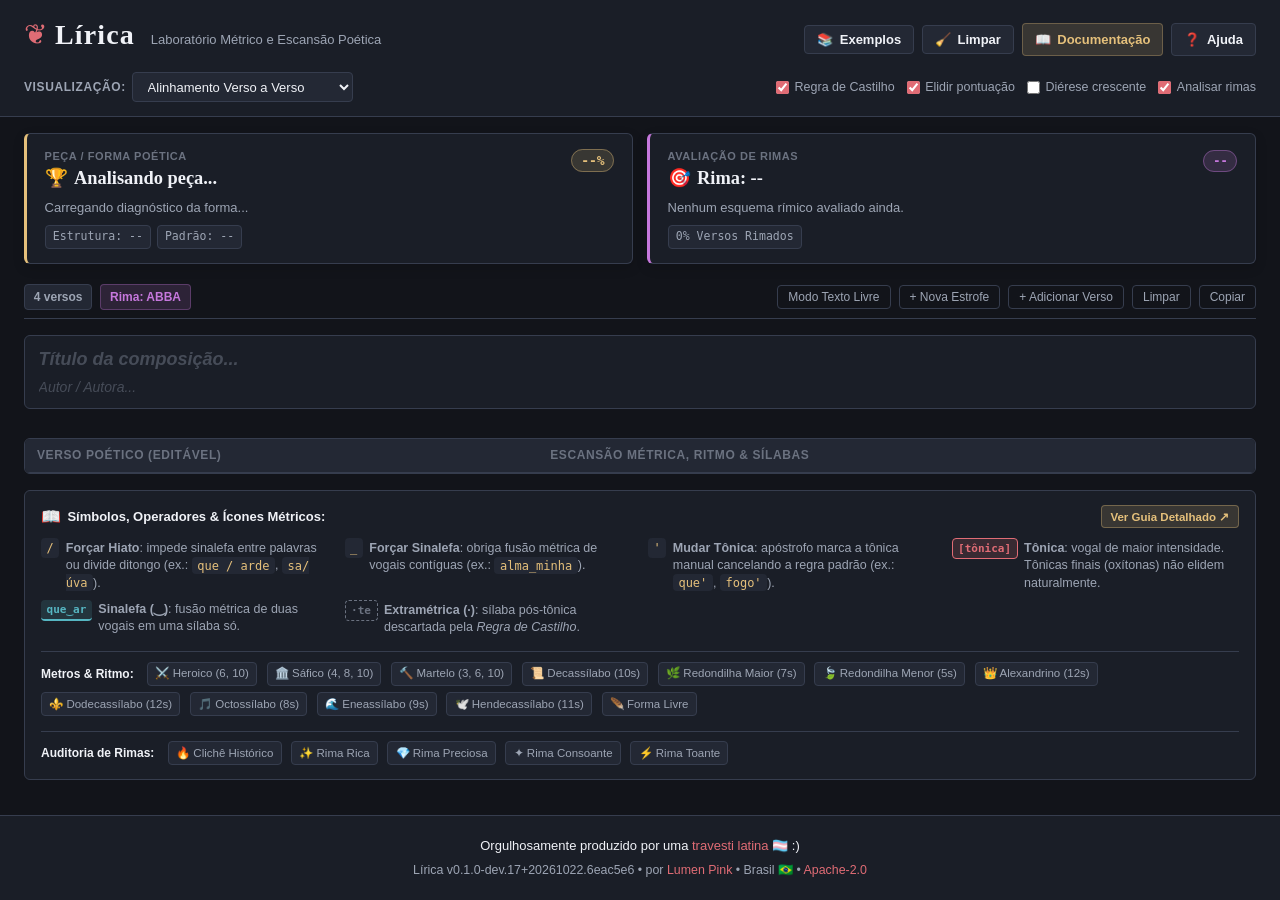
==== commit f187374e: "refactor(ui): atalho para guia completo no rodape (ref #27 - ph6)" ====
--- a/site/index.html
+++ b/site/index.html
@@ -168,8 +168,11 @@
     <!-- Guia de Notação, Sinais e Ícones Métricos -->
     <section class="notation-guide" aria-label="Guia de Notação e Ícones Métricos">
       <div class="guide-title">
-        <span class="guide-icon">📖</span>
-        <strong>Símbolos, Operadores & Ícones Métricos:</strong>
+        <div class="guide-title-left">
+          <span class="guide-icon">📖</span>
+          <strong>Símbolos, Operadores & Ícones Métricos:</strong>
+        </div>
+        <button type="button" id="btn-abrir-guia-completo" class="btn-guia-atalho" title="Abrir glossário didático completo em janela modal">Ver Guia Detalhado ↗</button>
       </div>
       
       <!-- Linha 1: Operadores de controle -->
--- a/site/style.css
+++ b/site/style.css
@@ -1096,9 +1096,34 @@
 .guide-title {
   display: flex;
   align-items: center;
+  justify-content: space-between;
+  gap: 0.5rem;
+  font-size: 0.8125rem;
+  color: var(--text-primary);
+}
+
+.guide-title-left {
+  display: flex;
+  align-items: center;
   gap: 0.4rem;
-  font-size: 0.8125rem;
-  color: var(--text-primary);
+}
+
+.btn-guia-atalho {
+  background-color: var(--accent-gold-soft);
+  color: var(--accent-gold);
+  border: 1px solid rgba(229, 192, 123, 0.35);
+  font-size: 0.72rem;
+  font-weight: 600;
+  padding: 0.2rem 0.55rem;
+  border-radius: var(--radius-sm);
+  cursor: pointer;
+  transition: all 0.15s ease;
+}
+
+.btn-guia-atalho:hover {
+  background-color: rgba(229, 192, 123, 0.25);
+  border-color: var(--accent-gold);
+  transform: translateY(-1px);
 }
 
 .guide-icon {
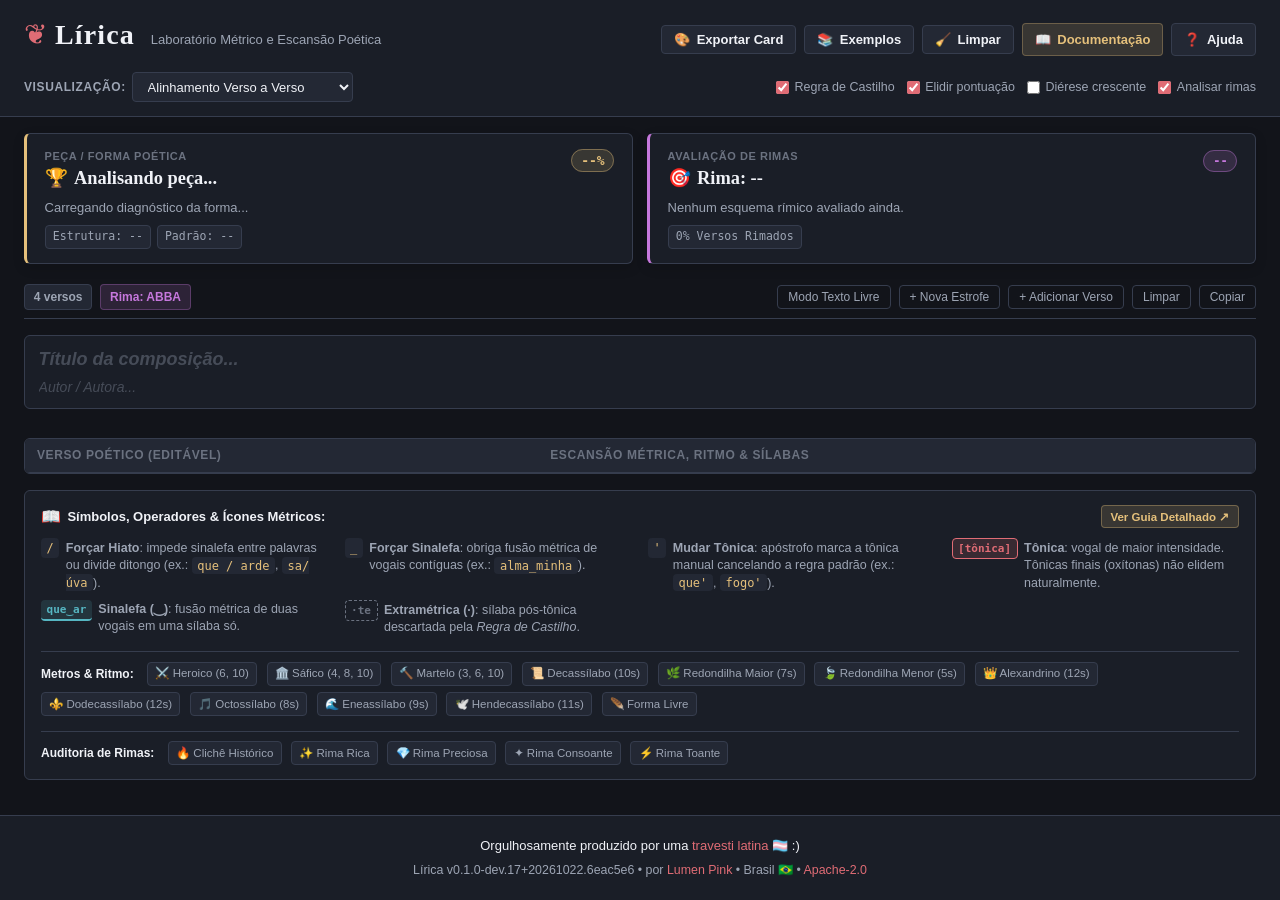
==== commit 452fe109: "feat(export): implementar gerador de card svg e typst (ref #35 - ph5)" ====
--- a/site/index.html
+++ b/site/index.html
@@ -20,6 +20,9 @@
       </div>
 
       <div class="header-actions">
+        <button id="btn-exportar-card" class="header-btn" title="Exportar card visual do poema em alta resolução (PNG/SVG) ou Typst">
+          <span aria-hidden="true">🎨</span> Exportar Card
+        </button>
         <button id="btn-abrir-exemplos" class="header-btn" title="Escolher um exemplo clássico da literatura lusófona">
           <span aria-hidden="true">📚</span> Exemplos
         </button>
@@ -431,6 +434,58 @@
     </div>
   </div>
 
+  <!-- Modal Dialog de Exportação de Card e Imagem -->
+  <div id="modal-exportar" class="modal-overlay" hidden role="dialog" aria-modal="true" aria-labelledby="modal-exportar-titulo">
+    <div class="modal-container modal-export-container">
+      <div class="modal-header">
+        <div class="modal-header-text">
+          <h2 id="modal-exportar-titulo" class="modal-title">🎨 Exportar Card Poético</h2>
+          <p class="modal-subtitle">Gere um card elegante com tipografia clássica, notação métrica e diagnóstico para partilha:</p>
+        </div>
+        <button id="btn-fechar-modal-exportar" class="modal-close-btn" aria-label="Fechar janela de exportação">✕</button>
+      </div>
+      <div class="modal-body modal-export-body">
+        <div class="export-controls-bar">
+          <div class="export-control-item">
+            <label for="select-card-tema"><strong>Tema Visual:</strong></label>
+            <select id="select-card-tema" class="select-input">
+              <option value="manuscrito" selected>📜 Manuscrito (Pergaminho)</option>
+              <option value="noturno">🌙 Noturno (Lírica Dark)</option>
+              <option value="minimalista">✒️ Minimalista (P&B Editorial)</option>
+            </select>
+          </div>
+          <div class="export-control-item">
+            <label for="select-card-escopo"><strong>Escopo:</strong></label>
+            <select id="select-card-escopo" class="select-input">
+              <option value="-1" selected>Poema Completo</option>
+            </select>
+          </div>
+          <div class="export-control-item export-control-check">
+            <label>
+              <input type="checkbox" id="chk-card-metricas" checked />
+              <span>Exibir Métrica Silábica</span>
+            </label>
+          </div>
+        </div>
+
+        <div class="export-preview-wrapper">
+          <div id="card-preview-container" class="card-preview-container">
+            <!-- SVG injetado via Rust WASM -->
+          </div>
+        </div>
+      </div>
+      <div class="modal-footer modal-export-footer">
+        <div class="export-actions-group">
+          <button id="btn-export-png" class="btn-primary-sm" title="Baixar imagem PNG em alta resolução (2x Retina)">📥 Baixar PNG</button>
+          <button id="btn-export-svg" class="btn-ghost" title="Baixar arquivo vetorial SVG escalável">Baixar SVG</button>
+          <button id="btn-copy-card" class="btn-ghost" title="Copiar imagem para a área de transferência">📋 Copiar Imagem</button>
+          <button id="btn-export-typst" class="btn-ghost" title="Baixar documento Typst (.typ) formatado">Exportar Typst (.typ)</button>
+        </div>
+        <button id="btn-fechar-modal-exportar-bottom" class="btn-ghost">Fechar</button>
+      </div>
+    </div>
+  </div>
+
   <footer class="app-footer">
     <div class="footer-inner">
       <p class="footer-identity">
--- a/site/style.css
+++ b/site/style.css
@@ -620,6 +620,114 @@
   margin-top: 0.25rem;
 }
 
+.audit-card-row.confrontation-row {
+  font-size: 0.875rem;
+  padding: 0.2rem 0;
+  display: flex;
+  flex-wrap: wrap;
+  align-items: center;
+  gap: 0.4rem;
+}
+
+.confrontation-row .token-item {
+  color: var(--accent-gold);
+  font-weight: 700;
+}
+
+.confrontation-row .pos-item {
+  color: var(--text-muted);
+  font-size: 0.8rem;
+  font-style: italic;
+}
+
+.confrontation-row .confrontation-sep {
+  color: var(--accent-purple);
+  font-weight: 700;
+  margin: 0 0.15rem;
+}
+
+.audit-prose-text {
+  margin: 0.25rem 0;
+  line-height: 1.45;
+  color: var(--text-primary);
+  font-size: 0.8125rem;
+}
+
+/* Modal Contextual Cards (Ticket #31) */
+.contextual-meter-card,
+.contextual-rhyme-card {
+  padding: 0.2rem 0;
+}
+
+.meter-hero {
+  display: flex;
+  align-items: center;
+  gap: 1.2rem;
+  background: rgba(229, 192, 123, 0.08);
+  border: 1px solid rgba(229, 192, 123, 0.25);
+  border-radius: 6px;
+  padding: 1rem 1.25rem;
+  margin-bottom: 1.2rem;
+}
+
+.meter-hero-icon {
+  font-size: 2.4rem;
+  line-height: 1;
+}
+
+.meter-hero-text h3 {
+  margin: 0 0 0.25rem 0;
+  font-size: 1.2rem;
+  color: var(--accent-gold);
+}
+
+.meter-hero-count {
+  font-family: var(--font-mono);
+  font-size: 0.85rem;
+  color: var(--text-secondary);
+}
+
+.meter-prose-section,
+.meter-context-section {
+  margin-bottom: 1.2rem;
+}
+
+.meter-prose-section h4,
+.meter-context-section h4 {
+  font-size: 0.8rem;
+  font-weight: 700;
+  text-transform: uppercase;
+  letter-spacing: 0.04em;
+  color: var(--text-muted);
+  margin: 0 0 0.4rem 0;
+}
+
+.meter-context-list {
+  list-style: disc;
+  padding-left: 1.25rem;
+  margin: 0.4rem 0;
+  color: var(--text-secondary);
+  font-size: 0.875rem;
+  line-height: 1.5;
+}
+
+.meter-context-list li {
+  margin-bottom: 0.35rem;
+}
+
+.modal-contextual-footer {
+  margin-top: 1.5rem;
+  padding-top: 1rem;
+  border-top: 1px solid var(--border-color);
+  text-align: center;
+}
+
+.contextual-rhyme-card .stanza-audit-drawer {
+  background: transparent;
+  border: none;
+  padding: 0;
+}
+
 /* Verse Highlight for Active Rhyme Pair */
 .verse-row.verse-highlight-rhyme {
   background-color: rgba(198, 120, 221, 0.09) !important;
@@ -1064,6 +1172,23 @@
   border-style: dashed;
 }
 
+.syl-pill.com-cesura {
+  margin-right: 0.15rem;
+}
+
+.caesura-divider {
+  display: inline-flex;
+  align-items: center;
+  justify-content: center;
+  color: var(--accent);
+  opacity: 0.8;
+  font-family: var(--font-mono);
+  font-size: 0.825rem;
+  font-weight: 700;
+  margin: 0 0.25rem 0 0.15rem;
+  user-select: none;
+}
+
 /* Code Workspace */
 .code-workspace {
   background-color: var(--bg-secondary);
@@ -1718,3 +1843,90 @@
   line-height: 1.4;
   margin: 0;
 }
+
+/* ==========================================================================
+   Modal de Exportação de Card Poético (#modal-exportar)
+   ========================================================================== */
+
+.modal-export-container {
+  max-width: 960px;
+}
+
+.modal-export-body {
+  display: flex;
+  flex-direction: column;
+  gap: 1.25rem;
+  padding: 1.25rem;
+}
+
+.export-controls-bar {
+  display: flex;
+  flex-wrap: wrap;
+  align-items: center;
+  gap: 1rem;
+  padding: 0.85rem 1rem;
+  background-color: var(--bg-tertiary);
+  border: 1px solid var(--border-color);
+  border-radius: var(--radius-md);
+}
+
+.export-control-item {
+  display: flex;
+  align-items: center;
+  gap: 0.5rem;
+}
+
+.export-control-item label {
+  font-size: 0.8125rem;
+  color: var(--text-primary);
+}
+
+.export-control-check label {
+  display: flex;
+  align-items: center;
+  gap: 0.4rem;
+  cursor: pointer;
+  user-select: none;
+}
+
+.export-preview-wrapper {
+  display: flex;
+  justify-content: center;
+  align-items: center;
+  background-color: var(--bg-primary);
+  border: 1px solid var(--border-color);
+  border-radius: var(--radius-md);
+  padding: 1.5rem;
+  overflow-x: auto;
+  max-height: 520px;
+  overflow-y: auto;
+}
+
+.card-preview-container {
+  display: flex;
+  justify-content: center;
+  box-shadow: 0 10px 25px rgba(0, 0, 0, 0.25);
+  border-radius: 16px;
+  max-width: 100%;
+}
+
+.card-preview-container svg {
+  max-width: 100%;
+  height: auto;
+  display: block;
+}
+
+.modal-export-footer {
+  display: flex;
+  justify-content: space-between;
+  align-items: center;
+  flex-wrap: wrap;
+  gap: 0.75rem;
+}
+
+.export-actions-group {
+  display: flex;
+  flex-wrap: wrap;
+  align-items: center;
+  gap: 0.5rem;
+}
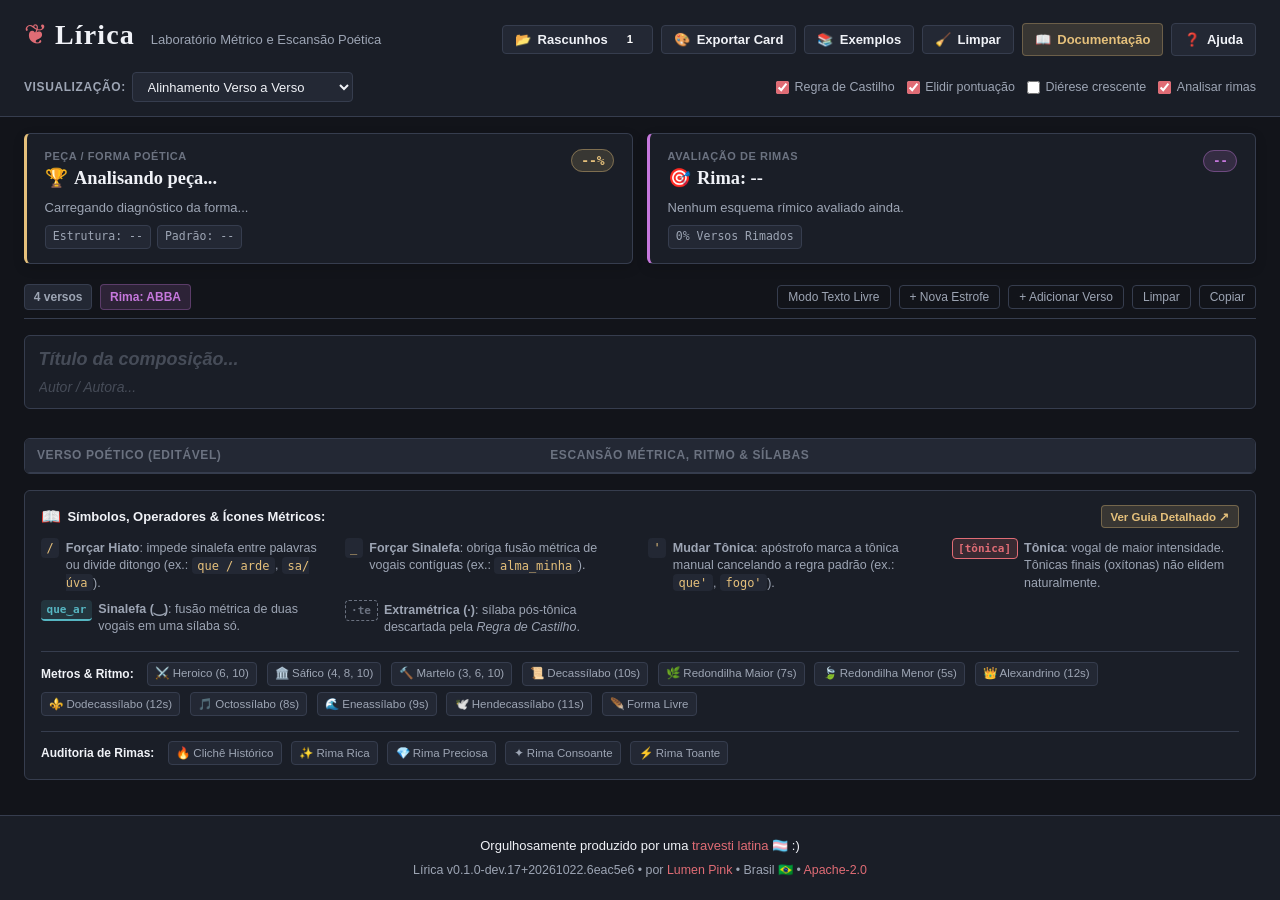
==== commit 773e9d9a: "feat(ui): implementar gerenciador de multiplos rascunhos (ref #34 - ph5)" ====
--- a/site/index.html
+++ b/site/index.html
@@ -20,6 +20,9 @@
       </div>
 
       <div class="header-actions">
+        <button id="btn-abrir-rascunhos" class="header-btn" title="Gerenciar múltiplos rascunhos poéticos salvos, alternar e exportar">
+          <span aria-hidden="true">📂</span> Rascunhos <span id="drafts-count-badge" class="drafts-badge">1</span>
+        </button>
         <button id="btn-exportar-card" class="header-btn" title="Exportar card visual do poema em alta resolução (PNG/SVG) ou Typst">
           <span aria-hidden="true">🎨</span> Exportar Card
         </button>
@@ -486,6 +489,42 @@
     </div>
   </div>
 
+  <!-- Modal Dialog de Múltiplos Rascunhos (Ticket #34) -->
+  <div id="modal-rascunhos" class="modal-overlay" hidden role="dialog" aria-modal="true" aria-labelledby="modal-rascunhos-titulo">
+    <div class="modal-container modal-drafts-container">
+      <div class="modal-header">
+        <div class="modal-header-text">
+          <h2 id="modal-rascunhos-titulo" class="modal-title">📂 Meus Rascunhos Poéticos</h2>
+          <p class="modal-subtitle">Alterne entre suas obras em andamento, crie novos poemas e gerencie backups locais:</p>
+        </div>
+        <button id="btn-fechar-modal-rascunhos" class="modal-close-btn" aria-label="Fechar janela de rascunhos">✕</button>
+      </div>
+      <div class="modal-body modal-drafts-body">
+        <div class="drafts-toolbar">
+          <button id="btn-novo-rascunho" class="btn-primary-sm" title="Criar um novo rascunho em branco">
+            <span aria-hidden="true">➕</span> Novo Rascunho
+          </button>
+          <div class="drafts-backup-actions">
+            <button id="btn-exportar-rascunhos-json" class="btn-ghost-sm" title="Baixar todos os rascunhos em formato JSON">
+              <span aria-hidden="true">💾</span> Exportar Backup JSON
+            </button>
+            <label for="input-importar-rascunhos-json" id="btn-importar-rascunhos-json" class="btn-ghost-sm label-as-btn" title="Restaurar rascunhos a partir de arquivo JSON">
+              <span aria-hidden="true">📥</span> Importar Backup JSON
+              <input type="file" id="input-importar-rascunhos-json" accept=".json,application/json" style="display: none;">
+            </label>
+          </div>
+        </div>
+        <div id="lista-rascunhos" class="drafts-list" role="list" aria-label="Lista de rascunhos salvos">
+          <!-- Rascunhos renderizados dinamicamente via JS -->
+        </div>
+      </div>
+      <div class="modal-footer modal-drafts-footer">
+        <span class="modal-footer-hint">🔒 Armazenamento 100% privado no seu navegador via LocalStorage.</span>
+        <button id="btn-fechar-modal-rascunhos-bottom" class="btn-ghost">Fechar</button>
+      </div>
+    </div>
+  </div>
+
   <footer class="app-footer">
     <div class="footer-inner">
       <p class="footer-identity">
--- a/site/style.css
+++ b/site/style.css
@@ -1892,7 +1892,7 @@
 .export-preview-wrapper {
   display: flex;
   justify-content: center;
-  align-items: center;
+  align-items: flex-start;
   background-color: var(--bg-primary);
   border: 1px solid var(--border-color);
   border-radius: var(--radius-md);
@@ -1930,3 +1930,167 @@
   align-items: center;
   gap: 0.5rem;
 }
+
+/* ==========================================================================
+   Gerenciador de Múltiplos Rascunhos (Ticket #34)
+   ========================================================================== */
+
+.drafts-badge {
+  display: inline-flex;
+  align-items: center;
+  justify-content: center;
+  background-color: var(--accent-color);
+  color: #fff;
+  font-size: 0.7rem;
+  font-weight: 700;
+  padding: 0.1rem 0.45rem;
+  border-radius: 9999px;
+  margin-left: 0.35rem;
+  line-height: 1;
+}
+
+.modal-drafts-container {
+  max-width: 780px;
+}
+
+.modal-drafts-body {
+  padding: 1.25rem 1.5rem;
+  display: flex;
+  flex-direction: column;
+  gap: 1rem;
+}
+
+.drafts-toolbar {
+  display: flex;
+  justify-content: space-between;
+  align-items: center;
+  flex-wrap: wrap;
+  gap: 0.75rem;
+  padding-bottom: 0.75rem;
+  border-bottom: 1px solid var(--border-color);
+}
+
+.drafts-backup-actions {
+  display: flex;
+  align-items: center;
+  flex-wrap: wrap;
+  gap: 0.5rem;
+}
+
+.label-as-btn {
+  display: inline-flex;
+  align-items: center;
+  gap: 0.35rem;
+  cursor: pointer;
+  margin: 0;
+}
+
+.drafts-list {
+  display: flex;
+  flex-direction: column;
+  gap: 0.65rem;
+  max-height: 440px;
+  overflow-y: auto;
+  padding-right: 0.25rem;
+}
+
+.draft-item {
+  display: flex;
+  justify-content: space-between;
+  align-items: center;
+  gap: 1rem;
+  background-color: var(--bg-primary);
+  border: 1px solid var(--border-color);
+  border-radius: var(--radius-md);
+  padding: 0.75rem 1rem;
+  transition: border-color 0.15s ease, background-color 0.15s ease;
+}
+
+.draft-item:hover {
+  border-color: var(--border-hover, var(--text-muted));
+}
+
+.draft-item.active {
+  border-color: var(--accent-color);
+  background-color: rgba(var(--accent-rgb, 196, 77, 86), 0.08);
+}
+
+.draft-info {
+  display: flex;
+  flex-direction: column;
+  gap: 0.25rem;
+  min-width: 0;
+  flex: 1;
+}
+
+.draft-title-row {
+  display: flex;
+  align-items: center;
+  gap: 0.5rem;
+  min-width: 0;
+}
+
+.draft-title {
+  font-weight: 600;
+  font-size: 0.9375rem;
+  color: var(--text-primary);
+  white-space: nowrap;
+  overflow: hidden;
+  text-overflow: ellipsis;
+}
+
+.draft-active-pill {
+  font-size: 0.6875rem;
+  font-weight: 700;
+  color: var(--accent-color);
+  background-color: rgba(var(--accent-rgb, 196, 77, 86), 0.15);
+  padding: 0.15rem 0.5rem;
+  border-radius: 4px;
+  text-transform: uppercase;
+  letter-spacing: 0.03em;
+}
+
+.draft-meta {
+  display: flex;
+  align-items: center;
+  flex-wrap: wrap;
+  gap: 0.75rem;
+  font-size: 0.75rem;
+  color: var(--text-muted);
+}
+
+.draft-actions {
+  display: flex;
+  align-items: center;
+  gap: 0.35rem;
+  flex-shrink: 0;
+}
+
+.btn-draft-action {
+  font-size: 0.75rem;
+  padding: 0.3rem 0.6rem;
+  border-radius: var(--radius-sm);
+  background-color: var(--bg-secondary);
+  border: 1px solid var(--border-color);
+  color: var(--text-primary);
+  cursor: pointer;
+  transition: background-color 0.15s ease, border-color 0.15s ease;
+}
+
+.btn-draft-action:hover {
+  background-color: var(--bg-hover, rgba(255, 255, 255, 0.1));
+  border-color: var(--text-muted);
+}
+
+.btn-draft-action.btn-draft-delete:hover {
+  background-color: rgba(220, 53, 69, 0.15);
+  border-color: #dc3545;
+  color: #dc3545;
+}
+
+.drafts-empty-notice {
+  text-align: center;
+  padding: 2.5rem 1rem;
+  color: var(--text-muted);
+  font-style: italic;
+}
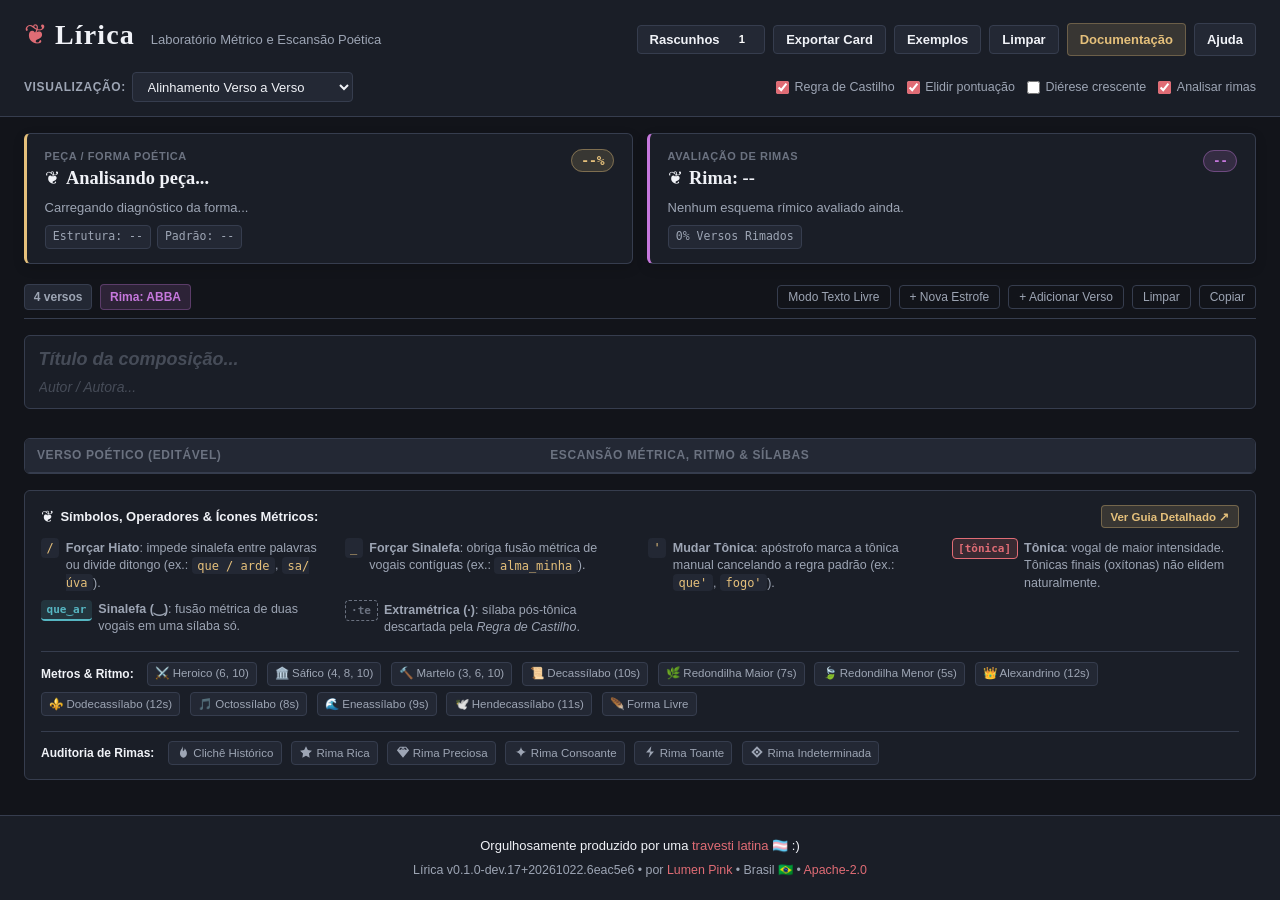
==== commit 260525a4: "feat: glifos svg embutidos e rima indeterminada (ref #42 - ph5)" ====
--- a/site/index.html
+++ b/site/index.html
@@ -9,6 +9,33 @@
   <link rel="icon" href="data:image/svg+xml,<svg xmlns=%22http://www.w3.org/2000/svg%22 viewBox=%220 0 100 100%22><text y=%22.9em%22 font-size=%2290%22>📜</text></svg>">
 </head>
 <body>
+  <!-- Catálogo de Símbolos Vetoriais SVG Compartilhados -->
+  <svg style="display: none;" xmlns="http://www.w3.org/2000/svg">
+    <defs>
+      <symbol id="ico-rima-rica" viewBox="0 0 16 16">
+        <path d="M8,1.5 L10.1,5.8 L14.8,6.5 L11.4,9.8 L12.2,14.5 L8,12.3 L3.8,14.5 L4.6,9.8 L1.2,6.5 L5.9,5.8 Z" />
+      </symbol>
+      <symbol id="ico-rima-pobre" viewBox="0 0 16 16">
+        <path d="M8,1.5 C8,5.2 10.8,8 14.5,8 C10.8,8 8,10.8 8,14.5 C8,10.8 5.2,8 1.5,8 C5.2,8 8,5.2 8,1.5 Z" />
+      </symbol>
+      <symbol id="ico-rima-toante" viewBox="0 0 16 16">
+        <path d="M9.5,1.5 L3.5,8.5 L8,8.5 L6.5,14.5 L12.5,7.5 L8.5,7.5 Z" />
+      </symbol>
+      <symbol id="ico-rima-preciosa" viewBox="0 0 16 16">
+        <path d="M4.5,2 L11.5,2 L15,6 L8,14.5 L1,6 Z M3.5,5.5 L5.8,5.5 L7.2,3 L4.8,3 Z M7.2,5.5 L8.8,5.5 L8,3 Z M10.2,5.5 L12.5,5.5 L11.2,3 L8.8,3 Z M3.2,6.8 L7.2,6.8 L8,12.2 Z M8.8,6.8 L12.8,6.8 L8,12.2 Z" />
+      </symbol>
+      <symbol id="ico-rima-rara" viewBox="0 0 16 16">
+        <path fill-rule="evenodd" d="M8,2 C4.69,2 2,4.69 2,8 C2,11.31 4.69,14 8,14 C11.31,14 14,11.31 14,8 C14,4.69 11.31,2 8,2 Z M8,4.5 C6.07,4.5 4.5,6.07 4.5,8 C4.5,9.93 6.07,11.5 8,11.5 C9.93,11.5 11.5,9.93 11.5,8 C11.5,6.07 9.93,4.5 8,4.5 Z M8,6 C6.9,6 6,6.9 6,8 C6,9.1 6.9,10 8,10 C9.1,10 10,9.1 10,8 C10,6.9 9.1,6 8,6 Z" />
+      </symbol>
+      <symbol id="ico-rima-indeterminada" viewBox="0 0 16 16">
+        <path fill-rule="evenodd" d="M8,1.5 L14.5,8 L8,14.5 L1.5,8 Z M8,4.5 L11.5,8 L8,11.5 L4.5,8 Z M8,6.5 C7.17,6.5 6.5,7.17 6.5,8 C6.5,8.83 7.17,9.5 8,9.5 C8.83,9.5 9.5,8.83 9.5,8 C9.5,7.17 8.83,6.5 8,6.5 Z" />
+      </symbol>
+      <symbol id="ico-cliche" viewBox="0 0 16 16">
+        <path d="M8,1.5 C7.2,4.2 4.5,6 4.5,9.5 C4.5,12.2 6.2,14.5 8.5,14.5 C10.8,14.5 12.5,12.2 12.5,9.5 C12.5,7.2 10.8,5.2 10,3.8 C10,5.8 8.6,6.6 8,7.2 C7.5,5.8 8,3.5 8,1.5 Z" />
+      </symbol>
+    </defs>
+  </svg>
+
   <header class="app-header">
     <div class="header-brand">
       <div class="header-brand-left">
@@ -21,22 +48,22 @@
 
       <div class="header-actions">
         <button id="btn-abrir-rascunhos" class="header-btn" title="Gerenciar múltiplos rascunhos poéticos salvos, alternar e exportar">
-          <span aria-hidden="true">📂</span> Rascunhos <span id="drafts-count-badge" class="drafts-badge">1</span>
+          Rascunhos <span id="drafts-count-badge" class="drafts-badge">1</span>
         </button>
         <button id="btn-exportar-card" class="header-btn" title="Exportar card visual do poema em alta resolução (PNG/SVG) ou Typst">
-          <span aria-hidden="true">🎨</span> Exportar Card
+          Exportar Card
         </button>
         <button id="btn-abrir-exemplos" class="header-btn" title="Escolher um exemplo clássico da literatura lusófona">
-          <span aria-hidden="true">📚</span> Exemplos
+          Exemplos
         </button>
         <button id="btn-header-limpar" class="header-btn header-btn-clear" title="Limpar todo o texto e recomeçar">
-          <span aria-hidden="true">🧹</span> Limpar
+          Limpar
         </button>
         <a href="docs/index.html" class="header-btn header-btn-docs" title="Documentação completa do motor, regras, formas e gabarito">
-          <span aria-hidden="true">📖</span> Documentação
+          Documentação
         </a>
         <a href="ajuda.html" class="header-btn" title="Guia métrico e glossário poético de A a Z">
-          <span aria-hidden="true">❓</span> Ajuda
+          Ajuda
         </a>
       </div>
     </div>
@@ -83,7 +110,7 @@
           <div class="card-title-group">
             <span class="card-kicker">Peça / Forma Poética</span>
             <div class="card-title-row">
-              <span class="card-icon" id="form-icon">🏆</span>
+              <span class="card-icon" id="form-icon">❦</span>
               <h2 class="card-title" id="form-name">Analisando peça...</h2>
             </div>
           </div>
@@ -107,7 +134,7 @@
           <div class="card-title-group">
             <span class="card-kicker">Avaliação de Rimas</span>
             <div class="card-title-row">
-              <span class="card-icon">🎯</span>
+              <span class="card-icon">❦</span>
               <h2 class="card-title" id="rhyme-scheme-title">Rima: --</h2>
             </div>
           </div>
@@ -175,7 +202,7 @@
     <section class="notation-guide" aria-label="Guia de Notação e Ícones Métricos">
       <div class="guide-title">
         <div class="guide-title-left">
-          <span class="guide-icon">📖</span>
+          <span class="guide-icon">❦</span>
           <strong>Símbolos, Operadores & Ícones Métricos:</strong>
         </div>
         <button type="button" id="btn-abrir-guia-completo" class="btn-guia-atalho" title="Abrir glossário didático completo em janela modal">Ver Guia Detalhado ↗</button>
@@ -229,11 +256,12 @@
       <!-- Linha 3: Legenda de Ícones de Auditoria de Rimas -->
       <div class="guide-icons-row" aria-label="Legenda de Ícones de Auditoria de Rimas">
         <span class="guide-icons-title">Auditoria de Rimas:</span>
-        <span class="icon-tag" title="Clichê Histórico de Rima (par desgastado na tradição clássica)">🔥 Clichê Histórico</span>
-        <span class="icon-tag" title="Rima Rica (classes gramaticais distintas)">✨ Rima Rica</span>
-        <span class="icon-tag" title="Rima Preciosa ou Rara (proparoxítonas ou termos raros)">💎 Rima Preciosa</span>
-        <span class="icon-tag" title="Rima Consoante ou Pobre (mesma classe gramatical)">✦ Rima Consoante</span>
-        <span class="icon-tag" title="Rima Toante ou Imperfeita (apenas vogal tônica idêntica)">⚡ Rima Toante</span>
+        <span class="icon-tag" title="Clichê Histórico de Rima (par desgastado na tradição clássica)"><svg class="ico-svg"><use href="#ico-cliche"></use></svg> Clichê Histórico</span>
+        <span class="icon-tag" title="Rima Rica (classes gramaticais distintas)"><svg class="ico-svg"><use href="#ico-rima-rica"></use></svg> Rima Rica</span>
+        <span class="icon-tag" title="Rima Preciosa ou Rara (proparoxítonas ou termos raros)"><svg class="ico-svg"><use href="#ico-rima-preciosa"></use></svg> Rima Preciosa</span>
+        <span class="icon-tag" title="Rima Consoante ou Pobre (mesma classe gramatical)"><svg class="ico-svg"><use href="#ico-rima-pobre"></use></svg> Rima Consoante</span>
+        <span class="icon-tag" title="Rima Toante ou Imperfeita (apenas vogal tônica idêntica)"><svg class="ico-svg"><use href="#ico-rima-toante"></use></svg> Rima Toante</span>
+        <span class="icon-tag" title="Rima Indeterminada (pelo motor automático)"><svg class="ico-svg"><use href="#ico-rima-indeterminada"></use></svg> Rima Indeterminada</span>
       </div>
     </section>
   </main>
@@ -243,7 +271,7 @@
     <div class="modal-container">
       <div class="modal-header">
         <div class="modal-header-text">
-          <h2 id="modal-exemplos-titulo" class="modal-title">📚 Galeria de Exemplos Clássicos</h2>
+          <h2 id="modal-exemplos-titulo" class="modal-title">Galeria de Exemplos Clássicos</h2>
           <p class="modal-subtitle">Selecione uma peça poética da literatura lusófona para carregar e analisar no laboratório:</p>
         </div>
         <button id="btn-fechar-modal" class="modal-close-btn" aria-label="Fechar janela de exemplos">✕</button>
@@ -268,7 +296,7 @@
     <div class="modal-container modal-legenda-container">
       <div class="modal-header">
         <div class="modal-header-text">
-          <h2 id="modal-legenda-titulo" class="modal-title">📖 Guia Completo de Notação & Legenda Lírica</h2>
+          <h2 id="modal-legenda-titulo" class="modal-title">Guia Completo de Notação & Legenda Lírica</h2>
           <p class="modal-subtitle">Conceitos fundamentais de escansão clássica, metros lusófonos e auditoria de rimas:</p>
         </div>
         <button id="btn-fechar-modal-legenda" class="modal-close-btn" aria-label="Fechar janela de legenda">✕</button>
@@ -277,7 +305,7 @@
         
         <!-- Bloco 1: Metrificação & Ritmo -->
         <div class="legenda-secao">
-          <h3 class="legenda-secao-titulo">📐 Metrificação e Formas Rítmicas</h3>
+          <h3 class="legenda-secao-titulo">Metrificação e Formas Rítmicas</h3>
           <div class="legenda-grid">
             <div class="legenda-card">
               <span class="legenda-card-icone">⚔️</span>
@@ -368,49 +396,56 @@
 
         <!-- Bloco 2: Auditoria de Rimas & Fonologia -->
         <div class="legenda-secao">
-          <h3 class="legenda-secao-titulo">🎯 Auditoria de Rimas & Morfologia</h3>
+          <h3 class="legenda-secao-titulo">Auditoria de Rimas & Morfologia</h3>
           <div class="legenda-grid">
             <div class="legenda-card">
-              <span class="legenda-card-icone">🔥</span>
+              <span class="legenda-card-icone"><svg class="ico-svg-lg"><use href="#ico-cliche"></use></svg></span>
               <div class="legenda-card-conteudo">
                 <strong>Clichê Histórico de Rima</strong>
                 <p>Par rímico hiper-saturado na tradição clássica (ex.: <em>amor × dor</em>, <em>coração × ilusão</em>, <em>peito × leito</em>).</p>
               </div>
             </div>
             <div class="legenda-card">
-              <span class="legenda-card-icone">✨</span>
+              <span class="legenda-card-icone"><svg class="ico-svg-lg"><use href="#ico-rima-rica"></use></svg></span>
               <div class="legenda-card-conteudo">
                 <strong>Rima Rica</strong>
                 <p>Convergência fonética entre palavras de <strong>classes gramaticais distintas</strong> (ex.: verbo × substantivo).</p>
               </div>
             </div>
             <div class="legenda-card">
-              <span class="legenda-card-icone">💎</span>
+              <span class="legenda-card-icone"><svg class="ico-svg-lg"><use href="#ico-rima-preciosa"></use></svg></span>
               <div class="legenda-card-conteudo">
                 <strong>Rima Preciosa / Rara</strong>
                 <p>Combinações acústicas raras, rimas proparoxítonas (esdrúxulas) ou palavras de morfologia complexa.</p>
               </div>
             </div>
             <div class="legenda-card">
-              <span class="legenda-card-icone">✦</span>
+              <span class="legenda-card-icone"><svg class="ico-svg-lg"><use href="#ico-rima-pobre"></use></svg></span>
               <div class="legenda-card-conteudo">
                 <strong>Rima Consoante / Pobre</strong>
                 <p>Rima foneticamente perfeita entre termos da <strong>mesma classe gramatical</strong> (ex.: verbo × verbo, sufixo × sufixo).</p>
               </div>
             </div>
             <div class="legenda-card">
-              <span class="legenda-card-icone">⚡</span>
+              <span class="legenda-card-icone"><svg class="ico-svg-lg"><use href="#ico-rima-toante"></use></svg></span>
               <div class="legenda-card-conteudo">
                 <strong>Rima Toante / Imperfeita</strong>
                 <p>Identidade restrita à vogal tônica (assonância), divergindo nas consoantes subsequentes (ex.: <em>festa × terra</em>).</p>
               </div>
             </div>
+            <div class="legenda-card">
+              <span class="legenda-card-icone"><svg class="ico-svg-lg"><use href="#ico-rima-indeterminada"></use></svg></span>
+              <div class="legenda-card-conteudo">
+                <strong>Rima Indeterminada (pelo motor automático)</strong>
+                <p>Ambiguidade morfológica nos termos finais que não pode ser resolvida com certeza pelo analisador estático.</p>
+              </div>
+            </div>
           </div>
         </div>
 
         <!-- Bloco 3: Notação Fonética & Sinalefa -->
         <div class="legenda-secao">
-          <h3 class="legenda-secao-titulo">🔤 Notação Fonética de Escansão</h3>
+          <h3 class="legenda-secao-titulo">Notação Fonética de Escansão</h3>
           <div class="legenda-grid">
             <div class="legenda-card">
               <span class="legenda-card-icone">‿</span>
@@ -442,7 +477,7 @@
     <div class="modal-container modal-export-container">
       <div class="modal-header">
         <div class="modal-header-text">
-          <h2 id="modal-exportar-titulo" class="modal-title">🎨 Exportar Card Poético</h2>
+          <h2 id="modal-exportar-titulo" class="modal-title">Exportar Card Poético</h2>
           <p class="modal-subtitle">Gere um card elegante com tipografia clássica, notação métrica e diagnóstico para partilha:</p>
         </div>
         <button id="btn-fechar-modal-exportar" class="modal-close-btn" aria-label="Fechar janela de exportação">✕</button>
@@ -452,9 +487,9 @@
           <div class="export-control-item">
             <label for="select-card-tema"><strong>Tema Visual:</strong></label>
             <select id="select-card-tema" class="select-input">
-              <option value="manuscrito" selected>📜 Manuscrito (Pergaminho)</option>
-              <option value="noturno">🌙 Noturno (Lírica Dark)</option>
-              <option value="minimalista">✒️ Minimalista (P&B Editorial)</option>
+              <option value="manuscrito" selected>Manuscrito (Pergaminho)</option>
+              <option value="noturno">Noturno (Lírica Dark)</option>
+              <option value="minimalista">Minimalista (P&B Editorial)</option>
             </select>
           </div>
           <div class="export-control-item">
@@ -479,9 +514,9 @@
       </div>
       <div class="modal-footer modal-export-footer">
         <div class="export-actions-group">
-          <button id="btn-export-png" class="btn-primary-sm" title="Baixar imagem PNG em alta resolução (2x Retina)">📥 Baixar PNG</button>
+          <button id="btn-export-png" class="btn-primary-sm" title="Baixar imagem PNG em alta resolução (2x Retina)">Baixar PNG</button>
           <button id="btn-export-svg" class="btn-ghost" title="Baixar arquivo vetorial SVG escalável">Baixar SVG</button>
-          <button id="btn-copy-card" class="btn-ghost" title="Copiar imagem para a área de transferência">📋 Copiar Imagem</button>
+          <button id="btn-copy-card" class="btn-ghost" title="Copiar imagem para a área de transferência">Copiar Imagem</button>
           <button id="btn-export-typst" class="btn-ghost" title="Baixar documento Typst (.typ) formatado">Exportar Typst (.typ)</button>
         </div>
         <button id="btn-fechar-modal-exportar-bottom" class="btn-ghost">Fechar</button>
@@ -494,7 +529,7 @@
     <div class="modal-container modal-drafts-container">
       <div class="modal-header">
         <div class="modal-header-text">
-          <h2 id="modal-rascunhos-titulo" class="modal-title">📂 Meus Rascunhos Poéticos</h2>
+          <h2 id="modal-rascunhos-titulo" class="modal-title">Meus Rascunhos Poéticos</h2>
           <p class="modal-subtitle">Alterne entre suas obras em andamento, crie novos poemas e gerencie backups locais:</p>
         </div>
         <button id="btn-fechar-modal-rascunhos" class="modal-close-btn" aria-label="Fechar janela de rascunhos">✕</button>
@@ -502,14 +537,14 @@
       <div class="modal-body modal-drafts-body">
         <div class="drafts-toolbar">
           <button id="btn-novo-rascunho" class="btn-primary-sm" title="Criar um novo rascunho em branco">
-            <span aria-hidden="true">➕</span> Novo Rascunho
+            Novo Rascunho
           </button>
           <div class="drafts-backup-actions">
             <button id="btn-exportar-rascunhos-json" class="btn-ghost-sm" title="Baixar todos os rascunhos em formato JSON">
-              <span aria-hidden="true">💾</span> Exportar Backup JSON
+              Exportar Backup JSON
             </button>
             <label for="input-importar-rascunhos-json" id="btn-importar-rascunhos-json" class="btn-ghost-sm label-as-btn" title="Restaurar rascunhos a partir de arquivo JSON">
-              <span aria-hidden="true">📥</span> Importar Backup JSON
+              Importar Backup JSON
               <input type="file" id="input-importar-rascunhos-json" accept=".json,application/json" style="display: none;">
             </label>
           </div>
@@ -519,7 +554,7 @@
         </div>
       </div>
       <div class="modal-footer modal-drafts-footer">
-        <span class="modal-footer-hint">🔒 Armazenamento 100% privado no seu navegador via LocalStorage.</span>
+        <span class="modal-footer-hint">Armazenamento 100% privado no seu navegador via LocalStorage.</span>
         <button id="btn-fechar-modal-rascunhos-bottom" class="btn-ghost">Fechar</button>
       </div>
     </div>
--- a/site/style.css
+++ b/site/style.css
@@ -2094,3 +2094,41 @@
   color: var(--text-muted);
   font-style: italic;
 }
+
+/* ==========================================================================
+   Glifos Vetoriais SVG de Alto Contraste (Ticket #42)
+   ========================================================================== */
+
+.ico-svg {
+  width: 14px;
+  height: 14px;
+  display: inline-block;
+  vertical-align: -2px;
+  fill: currentColor;
+}
+
+.ico-svg-lg {
+  width: 22px;
+  height: 22px;
+  display: inline-block;
+  vertical-align: middle;
+  fill: currentColor;
+}
+
+.rhyme-pair-badge .ico-svg {
+  margin-right: 4px;
+}
+
+.cliche-tag .ico-svg {
+  width: 12px;
+  height: 12px;
+  margin-right: 3px;
+  vertical-align: -1px;
+}
+
+.ico-cliche .ico-svg {
+  width: 12px;
+  height: 12px;
+  vertical-align: -1px;
+}
+
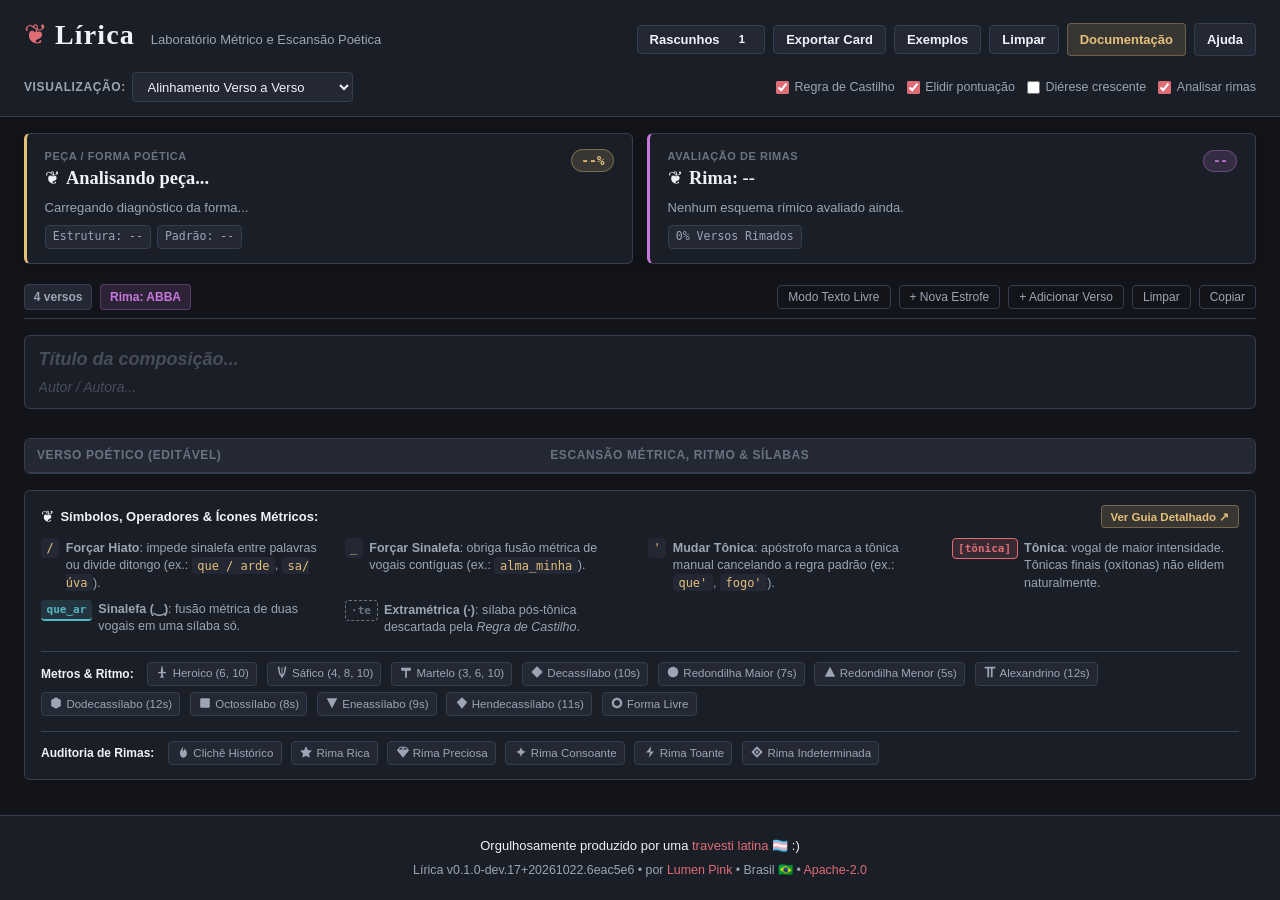
==== commit f899e895: "feat: glifos svg de metro e remocao total de emojis (ref #43 - ph5)" ====
--- a/site/index.html
+++ b/site/index.html
@@ -6,7 +6,7 @@
   <title>Lírica — Laboratório Métrico e Escansão Poética</title>
   <meta name="description" content="Laboratório métrico, escansão poética e análise rítmica em português executado deterministicamente no navegador via WebAssembly.">
   <link rel="stylesheet" href="style.css">
-  <link rel="icon" href="data:image/svg+xml,<svg xmlns=%22http://www.w3.org/2000/svg%22 viewBox=%220 0 100 100%22><text y=%22.9em%22 font-size=%2290%22>📜</text></svg>">
+  <link rel="icon" href="data:image/svg+xml,<svg xmlns=%22http://www.w3.org/2000/svg%22 viewBox=%220 0 100 100%22><text y=%22.85em%22 font-size=%2280%22 fill=%22%234a2c2a%22>❦</text></svg>">
 </head>
 <body>
   <!-- Catálogo de Símbolos Vetoriais SVG Compartilhados -->
@@ -32,6 +32,42 @@
       </symbol>
       <symbol id="ico-cliche" viewBox="0 0 16 16">
         <path d="M8,1.5 C7.2,4.2 4.5,6 4.5,9.5 C4.5,12.2 6.2,14.5 8.5,14.5 C10.8,14.5 12.5,12.2 12.5,9.5 C12.5,7.2 10.8,5.2 10,3.8 C10,5.8 8.6,6.6 8,7.2 C7.5,5.8 8,3.5 8,1.5 Z" />
+      </symbol>
+      <symbol id="ico-metro-alexandrino" viewBox="0 0 16 16">
+        <path d="M2,2 L14,2 L14,4 L11,4 L11,14 L9,14 L9,4 L7,4 L7,14 L5,14 L5,4 L2,4 Z" />
+      </symbol>
+      <symbol id="ico-metro-heroico" viewBox="0 0 16 16">
+        <path d="M7.5,1.5 L8.5,1.5 L9.5,8 L12.5,8 L12.5,9.5 L9,9.5 L9,13 L10,13 L10,14.5 L6,14.5 L6,13 L7,13 L7,9.5 L3.5,9.5 L3.5,8 L6.5,8 Z" />
+      </symbol>
+      <symbol id="ico-metro-safico" viewBox="0 0 16 16">
+        <path fill-rule="evenodd" d="M3,2 L5,2 C5.5,5 5.5,9 7,11 L7,3 L9,3 L9,11 C10.5,9 10.5,5 11,2 L13,2 C12,6 12,11 9,13 L9,14.5 L7,14.5 L7,13 C4,11 4,6 3,2 Z M7.5,3.5 L8.5,3.5 L8.5,10.5 L7.5,10.5 Z" />
+      </symbol>
+      <symbol id="ico-metro-martelo" viewBox="0 0 16 16">
+        <path d="M2.5,3 L13.5,3 L13.5,6.5 L9,6.5 L9,14.5 L7,14.5 L7,6.5 L2.5,6.5 Z" />
+      </symbol>
+      <symbol id="ico-metro-decassilabo" viewBox="0 0 16 16">
+        <polygon points="8,1.5 14.5,8 8,14.5 1.5,8" />
+      </symbol>
+      <symbol id="ico-metro-redondilha-maior" viewBox="0 0 16 16">
+        <circle cx="8" cy="8" r="6" />
+      </symbol>
+      <symbol id="ico-metro-redondilha-menor" viewBox="0 0 16 16">
+        <polygon points="8,2 14,13.5 2,13.5" />
+      </symbol>
+      <symbol id="ico-metro-dodecassilabo" viewBox="0 0 16 16">
+        <polygon points="8,1.5 13.5,4.7 13.5,11.3 8,14.5 2.5,11.3 2.5,4.7" />
+      </symbol>
+      <symbol id="ico-metro-octossilabo" viewBox="0 0 16 16">
+        <rect x="2.5" y="2.5" width="11" height="11" rx="1.5" />
+      </symbol>
+      <symbol id="ico-metro-eneassilabo" viewBox="0 0 16 16">
+        <polygon points="2,2.5 14,2.5 8,14" />
+      </symbol>
+      <symbol id="ico-metro-hendecassilabo" viewBox="0 0 16 16">
+        <polygon points="8,1.5 14,7 8,14.5 2,7" />
+      </symbol>
+      <symbol id="ico-metro-livre" viewBox="0 0 16 16">
+        <path fill-rule="evenodd" d="M8,2 C4.69,2 2,4.69 2,8 C2,11.31 4.69,14 8,14 C11.31,14 14,11.31 14,8 C14,4.69 11.31,2 8,2 Z M8,4.5 C6.07,4.5 4.5,6.07 4.5,8 C4.5,9.93 6.07,11.5 8,11.5 C9.93,11.5 11.5,9.93 11.5,8 C11.5,6.07 9.93,4.5 8,4.5 Z" />
       </symbol>
     </defs>
   </svg>
@@ -239,18 +275,18 @@
       <!-- Linha 2: Legenda de Ícones de Ritmo e Metros -->
       <div class="guide-icons-row" aria-label="Legenda de Ícones de Metrificação">
         <span class="guide-icons-title">Metros & Ritmo:</span>
-        <span class="icon-tag" title="Decassílabo Heroico (acento na 6ª e 10ª sílabas)">⚔️ Heroico (6, 10)</span>
-        <span class="icon-tag" title="Decassílabo Sáfico (acento na 4ª, 8ª e 10ª sílabas)">🏛️ Sáfico (4, 8, 10)</span>
-        <span class="icon-tag" title="Decassílabo Martelo (acento na 3ª, 6ª e 10ª sílabas)">🔨 Martelo (3, 6, 10)</span>
-        <span class="icon-tag" title="Decassílabo Geral (10 sílabas poéticas)">📜 Decassílabo (10s)</span>
-        <span class="icon-tag" title="Redondilha Maior / Heptassílabo (7 sílabas)">🌿 Redondilha Maior (7s)</span>
-        <span class="icon-tag" title="Redondilha Menor / Pentassílabo (5 sílabas)">🍃 Redondilha Menor (5s)</span>
-        <span class="icon-tag" title="Alexandrino Clássico (12 sílabas com cesura hemistíquia 6+6)">👑 Alexandrino (12s)</span>
-        <span class="icon-tag" title="Dodecassílabo Geral (12 sílabas métricas)">⚜️ Dodecassílabo (12s)</span>
-        <span class="icon-tag" title="Octossílabo (8 sílabas métricas)">🎵 Octossílabo (8s)</span>
-        <span class="icon-tag" title="Eneassílabo (9 sílabas métricas)">🌊 Eneassílabo (9s)</span>
-        <span class="icon-tag" title="Hendecassílabo (11 sílabas métricas)">🕊️ Hendecassílabo (11s)</span>
-        <span class="icon-tag" title="Forma Livre ou Verso Bárbaro">🪶 Forma Livre</span>
+        <span class="icon-tag" title="Decassílabo Heroico (acento na 6ª e 10ª sílabas)"><svg class="ico-svg"><use href="#ico-metro-heroico"></use></svg> Heroico (6, 10)</span>
+        <span class="icon-tag" title="Decassílabo Sáfico (acento na 4ª, 8ª e 10ª sílabas)"><svg class="ico-svg"><use href="#ico-metro-safico"></use></svg> Sáfico (4, 8, 10)</span>
+        <span class="icon-tag" title="Decassílabo Martelo (acento na 3ª, 6ª e 10ª sílabas)"><svg class="ico-svg"><use href="#ico-metro-martelo"></use></svg> Martelo (3, 6, 10)</span>
+        <span class="icon-tag" title="Decassílabo Geral (10 sílabas poéticas)"><svg class="ico-svg"><use href="#ico-metro-decassilabo"></use></svg> Decassílabo (10s)</span>
+        <span class="icon-tag" title="Redondilha Maior / Heptassílabo (7 sílabas)"><svg class="ico-svg"><use href="#ico-metro-redondilha-maior"></use></svg> Redondilha Maior (7s)</span>
+        <span class="icon-tag" title="Redondilha Menor / Pentassílabo (5 sílabas)"><svg class="ico-svg"><use href="#ico-metro-redondilha-menor"></use></svg> Redondilha Menor (5s)</span>
+        <span class="icon-tag" title="Alexandrino Clássico (12 sílabas com cesura hemistíquia 6+6)"><svg class="ico-svg"><use href="#ico-metro-alexandrino"></use></svg> Alexandrino (12s)</span>
+        <span class="icon-tag" title="Dodecassílabo Geral (12 sílabas métricas)"><svg class="ico-svg"><use href="#ico-metro-dodecassilabo"></use></svg> Dodecassílabo (12s)</span>
+        <span class="icon-tag" title="Octossílabo (8 sílabas métricas)"><svg class="ico-svg"><use href="#ico-metro-octossilabo"></use></svg> Octossílabo (8s)</span>
+        <span class="icon-tag" title="Eneassílabo (9 sílabas métricas)"><svg class="ico-svg"><use href="#ico-metro-eneassilabo"></use></svg> Eneassílabo (9s)</span>
+        <span class="icon-tag" title="Hendecassílabo (11 sílabas métricas)"><svg class="ico-svg"><use href="#ico-metro-hendecassilabo"></use></svg> Hendecassílabo (11s)</span>
+        <span class="icon-tag" title="Forma Livre ou Verso Bárbaro"><svg class="ico-svg"><use href="#ico-metro-livre"></use></svg> Forma Livre</span>
       </div>
 
       <!-- Linha 3: Legenda de Ícones de Auditoria de Rimas -->
@@ -308,84 +344,84 @@
           <h3 class="legenda-secao-titulo">Metrificação e Formas Rítmicas</h3>
           <div class="legenda-grid">
             <div class="legenda-card">
-              <span class="legenda-card-icone">⚔️</span>
+              <span class="legenda-card-icone"><svg class="ico-svg-lg"><use href="#ico-metro-heroico"></use></svg></span>
               <div class="legenda-card-conteudo">
                 <strong>Decassílabo Heroico (6, 10)</strong>
                 <p>10 sílabas poéticas com acentuação rigorosa na 6ª e na 10ª sílaba. O metro mais nobre da epopeia camoniana.</p>
               </div>
             </div>
             <div class="legenda-card">
-              <span class="legenda-card-icone">🏛️</span>
+              <span class="legenda-card-icone"><svg class="ico-svg-lg"><use href="#ico-metro-safico"></use></svg></span>
               <div class="legenda-card-conteudo">
                 <strong>Decassílabo Sáfico (4, 8, 10)</strong>
                 <p>10 sílabas poéticas com ênfase na 4ª, 8ª e 10ª sílaba. Tom melódico, clássico e grave.</p>
               </div>
             </div>
             <div class="legenda-card">
-              <span class="legenda-card-icone">🔨</span>
+              <span class="legenda-card-icone"><svg class="ico-svg-lg"><use href="#ico-metro-martelo"></use></svg></span>
               <div class="legenda-card-conteudo">
                 <strong>Decassílabo Martelo (3, 6, 10)</strong>
                 <p>10 sílabas poéticas com acentos na 3ª, 6ª e 10ª sílaba. Ritmo percussivo e incisivo, célebre no repente e cordel.</p>
               </div>
             </div>
             <div class="legenda-card">
-              <span class="legenda-card-icone">📜</span>
+              <span class="legenda-card-icone"><svg class="ico-svg-lg"><use href="#ico-metro-decassilabo"></use></svg></span>
               <div class="legenda-card-conteudo">
                 <strong>Decassílabo Geral (10s)</strong>
                 <p>Verso decassílabo de cadência mista ou variação rítmica não restrita aos esquemas fixos clássicos.</p>
               </div>
             </div>
             <div class="legenda-card">
-              <span class="legenda-card-icone">🌿</span>
+              <span class="legenda-card-icone"><svg class="ico-svg-lg"><use href="#ico-metro-redondilha-maior"></use></svg></span>
               <div class="legenda-card-conteudo">
                 <strong>Redondilha Maior / Heptassílabo (7s)</strong>
                 <p>7 sílabas poéticas com acento na 7ª. O metro tradicional mais espontâneo e popular da lírica ibérica.</p>
               </div>
             </div>
             <div class="legenda-card">
-              <span class="legenda-card-icone">🍃</span>
+              <span class="legenda-card-icone"><svg class="ico-svg-lg"><use href="#ico-metro-redondilha-menor"></use></svg></span>
               <div class="legenda-card-conteudo">
                 <strong>Redondilha Menor / Pentassílabo (5s)</strong>
                 <p>5 sílabas poéticas. Metro ágil e gracioso, típico de cantigas, trovas e estribilhos breves.</p>
               </div>
             </div>
             <div class="legenda-card">
-              <span class="legenda-card-icone">👑</span>
+              <span class="legenda-card-icone"><svg class="ico-svg-lg"><use href="#ico-metro-alexandrino"></use></svg></span>
               <div class="legenda-card-conteudo">
                 <strong>Alexandrino Clássico (12s)</strong>
                 <p>Dodecassílabo clássico com cesura hemistíquia perfeita após a 6ª sílaba (divisão simétrica 6 + 6).</p>
               </div>
             </div>
             <div class="legenda-card">
-              <span class="legenda-card-icone">⚜️</span>
+              <span class="legenda-card-icone"><svg class="ico-svg-lg"><use href="#ico-metro-dodecassilabo"></use></svg></span>
               <div class="legenda-card-conteudo">
                 <strong>Dodecassílabo Geral (12s)</strong>
                 <p>Verso de 12 sílabas métricas sem divisão hemistíquia rigorosa (ex.: alexandrino romântico ou ternário 4+4+4).</p>
               </div>
             </div>
             <div class="legenda-card">
-              <span class="legenda-card-icone">🎵</span>
+              <span class="legenda-card-icone"><svg class="ico-svg-lg"><use href="#ico-metro-octossilabo"></use></svg></span>
               <div class="legenda-card-conteudo">
                 <strong>Octossílabo (8s)</strong>
                 <p>8 sílabas poéticas com acento final na 8ª. Muito presente em romances narrativos e poesia cantada.</p>
               </div>
             </div>
             <div class="legenda-card">
-              <span class="legenda-card-icone">🌊</span>
+              <span class="legenda-card-icone"><svg class="ico-svg-lg"><use href="#ico-metro-eneassilabo"></use></svg></span>
               <div class="legenda-card-conteudo">
                 <strong>Eneassílabo (9s)</strong>
                 <p>9 sílabas poéticas. Cadência ondulante e fluida, marcante na poética romântica e simbolista.</p>
               </div>
             </div>
             <div class="legenda-card">
-              <span class="legenda-card-icone">🕊️</span>
+              <span class="legenda-card-icone"><svg class="ico-svg-lg"><use href="#ico-metro-hendecassilabo"></use></svg></span>
               <div class="legenda-card-conteudo">
                 <strong>Hendecassílabo (11s)</strong>
                 <p>11 sílabas poéticas. Metro extenso de cadência solene, intermediário entre o decassílabo e o alexandrino.</p>
               </div>
             </div>
             <div class="legenda-card">
-              <span class="legenda-card-icone">🪶</span>
+              <span class="legenda-card-icone"><svg class="ico-svg-lg"><use href="#ico-metro-livre"></use></svg></span>
               <div class="legenda-card-conteudo">
                 <strong>Forma Livre / Verso Bárbaro</strong>
                 <p>Metros de extensão irregular, versos livres modernos ou combinações fora da grade silábica pré-fixada.</p>
--- a/site/style.css
+++ b/site/style.css
@@ -2132,3 +2132,10 @@
   vertical-align: -1px;
 }
 
+.badge-metro-compact .ico-svg {
+  width: 12px;
+  height: 12px;
+  vertical-align: -1px;
+}
+
+
